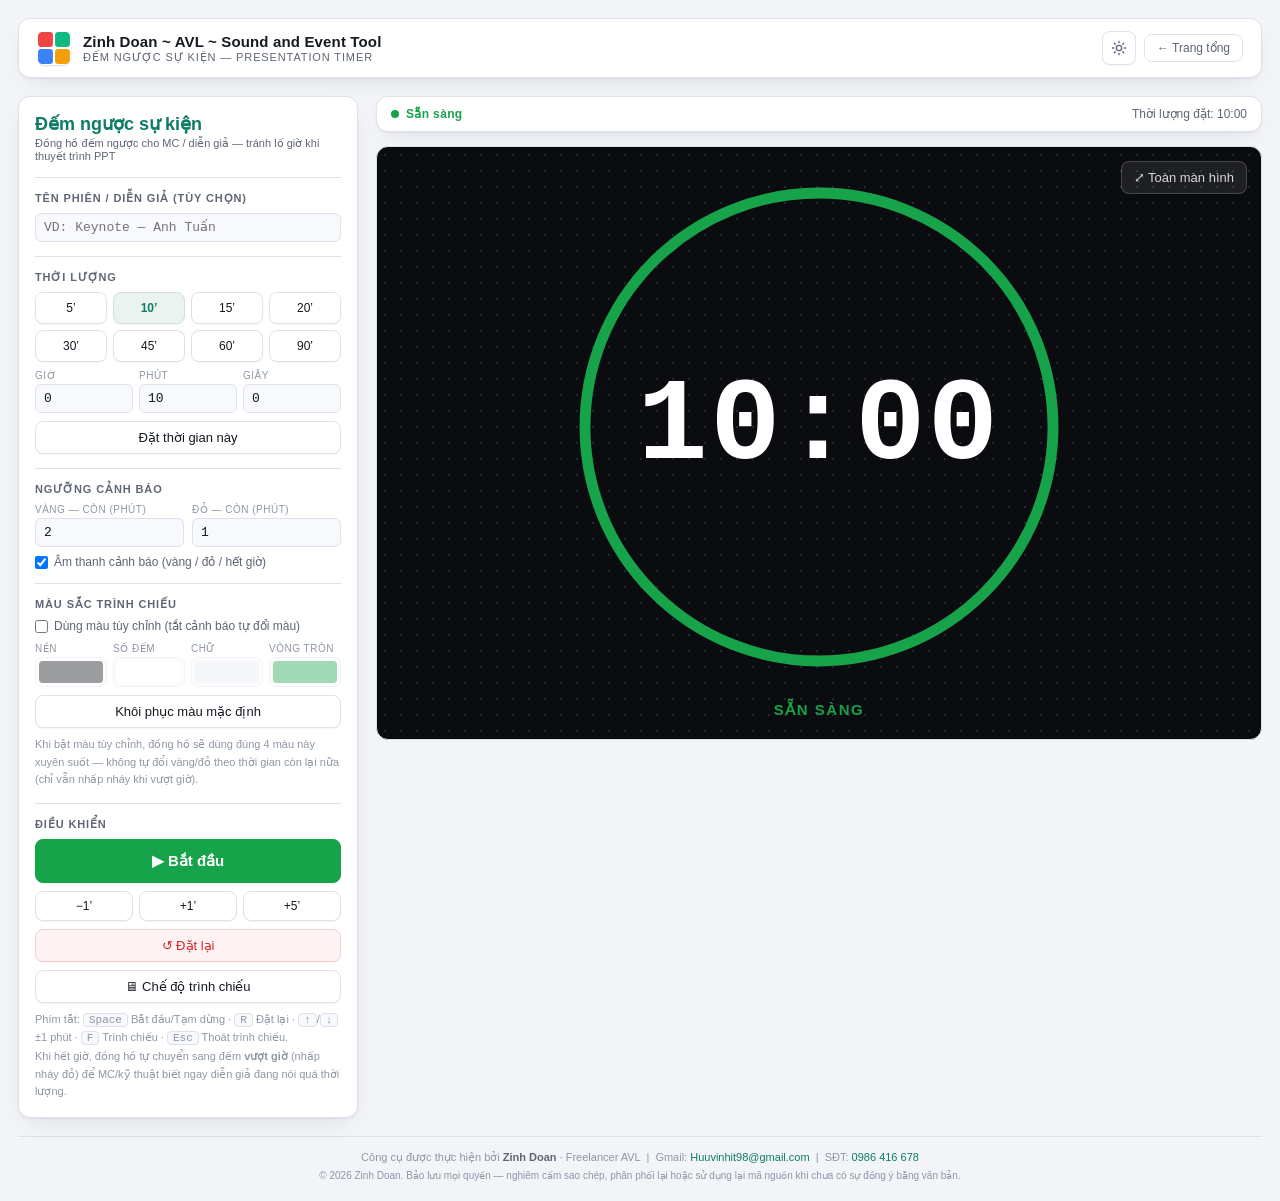
==== countdown.html @ f4ced728 "commit new funtion This is new function app by Zinh Doan" ====
<!DOCTYPE html>
<html lang="vi">
<head>
<meta charset="UTF-8">
<meta name="viewport" content="width=device-width, initial-scale=1.0">
<title>Đếm ngược sự kiện — Zinh Doan AVL Tools</title>
<link rel="icon" type="image/svg+xml" href="data:image/svg+xml,%3Csvg%20viewBox%3D%220%200%2032%2032%22%20xmlns%3D%22http%3A//www.w3.org/2000/svg%22%20role%3D%22img%22%20aria-label%3D%22Slice%20LED%20logo%22%3E%3Crect%20x%3D%221%22%20y%3D%221%22%20width%3D%2214%22%20height%3D%2214%22%20rx%3D%223%22%20fill%3D%22%23ef4444%22/%3E%3Crect%20x%3D%2217%22%20y%3D%221%22%20width%3D%2214%22%20height%3D%2214%22%20rx%3D%223%22%20fill%3D%22%2310b981%22/%3E%3Crect%20x%3D%221%22%20y%3D%2217%22%20width%3D%2214%22%20height%3D%2214%22%20rx%3D%223%22%20fill%3D%22%233b82f6%22/%3E%3Crect%20x%3D%2217%22%20y%3D%2217%22%20width%3D%2214%22%20height%3D%2214%22%20rx%3D%223%22%20fill%3D%22%23f59e0b%22/%3E%3C/svg%3E">
<script>
/* Áp theme đã lưu (nếu có) trước khi CSS vẽ ra, tránh nháy sai theme.
   Chưa chọn gì thì mặc định theo theme sáng/tối của hệ điều hành (mặc định gốc là sáng). */
try{
  var _t = localStorage.getItem('avltools-theme');
  if(_t === 'light' || _t === 'dark') document.documentElement.setAttribute('data-theme', _t);
}catch(e){}
</script>
<style>
:root{
  --bg:#f2f4f8; --panel:#ffffff; --panel2:#f7f9fc; --line:#dde2ea;
  --txt:#141922; --dim:#5d6675; --dim2:#8d97a6;
  --accent:#0e7c66; --amber:#b45309; --red:#dc2626; --safe:#16a34a;
  --chip-bg:#eaf3f0; --chip-border:#cfe3dc;
  --hover-bg:#eef1f6; --hover-border:#c8d0dc;
  --danger-bg:#fef2f2; --danger-border:#f6cfcf;
  --danger-hover-bg:#fde3e3; --danger-hover-border:#eeb4b4;
  --stage:#0b0c10; --stage-dot:#242832;
  --shadow:0 1px 2px rgba(20,25,34,.05), 0 8px 24px -12px rgba(20,25,34,.18);
}
@media(prefers-color-scheme:dark){
  :root:not([data-theme="light"]){
    --bg:#0e0e11; --panel:#17171c; --panel2:#1d1d23; --line:#2b2b33;
    --txt:#ececed; --dim:#9498a3; --dim2:#6b6e78;
    --accent:#2dd4bf; --amber:#f59e0b; --red:#ef4444; --safe:#22c55e;
    --chip-bg:#0f2b25; --chip-border:#1c4a3d;
    --hover-bg:#22232b; --hover-border:#3a3b45;
    --danger-bg:#3a1414; --danger-border:#5c2323;
    --danger-hover-bg:#4a1a1a; --danger-hover-border:#6e2b2b;
    --shadow:0 1px 2px rgba(0,0,0,.3), 0 10px 28px -14px rgba(0,0,0,.6);
  }
}
:root[data-theme="dark"]{
  --bg:#0e0e11; --panel:#17171c; --panel2:#1d1d23; --line:#2b2b33;
  --txt:#ececed; --dim:#9498a3; --dim2:#6b6e78;
  --accent:#2dd4bf; --amber:#f59e0b; --red:#ef4444; --safe:#22c55e;
  --chip-bg:#0f2b25; --chip-border:#1c4a3d;
  --hover-bg:#22232b; --hover-border:#3a3b45;
  --danger-bg:#3a1414; --danger-border:#5c2323;
  --danger-hover-bg:#4a1a1a; --danger-hover-border:#6e2b2b;
  --shadow:0 1px 2px rgba(0,0,0,.3), 0 10px 28px -14px rgba(0,0,0,.6);
}
*{box-sizing:border-box;margin:0;padding:0}
body{
  background:var(--bg); color:var(--txt); padding:18px;
  font-family:"Segoe UI",Roboto,"Helvetica Neue",Arial,sans-serif; font-size:14px;
}
.topbar{max-width:1800px;margin:0 auto 18px;display:flex;align-items:center;gap:12px;
  background:var(--panel);border:1px solid var(--line);border-radius:12px;padding:12px 18px;box-shadow:var(--shadow)}
.topbar .logo{width:34px;height:34px;flex:0 0 auto;border-radius:8px;overflow:hidden;box-shadow:0 1px 2px rgba(20,25,34,.15)}
.topbar .logo svg{display:block;width:100%;height:100%}
.topbar .brand-name{font-size:15px;font-weight:700;letter-spacing:.01em;line-height:1.2}
.topbar .brand-sub{font-size:11px;color:var(--dim);text-transform:uppercase;letter-spacing:.08em}
.topbar .brand-link{display:flex;align-items:center;gap:12px;text-decoration:none;color:inherit}
.topbar .right{margin-left:auto;display:flex;align-items:center;gap:8px}
.topbar .home{font-size:12px;color:var(--dim);text-decoration:none;
  border:1px solid var(--line);border-radius:8px;padding:6px 12px;white-space:nowrap}
.topbar .home:hover{background:var(--panel2);color:var(--txt);border-color:var(--dim2)}
.theme-toggle{display:flex;align-items:center;justify-content:center;width:34px;height:34px;padding:0;flex:0 0 auto;
  border:1px solid var(--line);border-radius:8px;background:var(--panel);color:var(--dim);cursor:pointer}
.theme-toggle:hover{color:var(--txt);border-color:var(--dim2);background:var(--hover-bg)}
.theme-toggle svg{width:16px;height:16px}
.theme-toggle .i-sun{display:block}
.theme-toggle .i-moon{display:none}
:root[data-theme="dark"] .theme-toggle .i-sun{display:none}
:root[data-theme="dark"] .theme-toggle .i-moon{display:block}
@media(prefers-color-scheme:dark){
  :root:not([data-theme="light"]) .theme-toggle .i-sun{display:none}
  :root:not([data-theme="light"]) .theme-toggle .i-moon{display:block}
}

.wrap{max-width:1800px;margin:0 auto;display:grid;grid-template-columns:340px 1fr;gap:18px;align-items:start}
@media(max-width:1100px){.wrap{grid-template-columns:1fr}}
.card{background:var(--panel);border:1px solid var(--line);border-radius:12px;padding:16px;box-shadow:var(--shadow)}
h1{font-size:18px;color:var(--accent);margin-bottom:2px}
.sub{font-size:11px;color:var(--dim)}
h2{font-size:11px;letter-spacing:.08em;text-transform:uppercase;color:var(--dim);margin-bottom:8px}
hr{border:0;border-top:1px solid var(--line);margin:14px 0}
button{font-family:inherit;font-size:13px;border-radius:8px;cursor:pointer;border:1px solid var(--line);
  background:var(--panel);color:var(--txt);padding:8px 12px;transition:.15s;box-shadow:0 1px 1px rgba(20,25,34,.04)}
button:hover{background:var(--hover-bg);border-color:var(--hover-border)}
button:focus-visible{outline:2px solid var(--accent);outline-offset:2px}
button.primary{background:var(--safe);border-color:var(--safe);color:#fff;font-weight:700;width:100%;padding:12px;font-size:15px}
button.primary:hover{filter:brightness(.92)}
button.primary.pause{background:var(--amber);border-color:var(--amber)}
button.danger{background:var(--danger-bg);border-color:var(--danger-border);color:var(--red)}
button.danger:hover{background:var(--danger-hover-bg);border-color:var(--danger-hover-border)}
button.mini{padding:7px 4px;font-size:12px}
button.preset{padding:8px 4px;font-size:12px}
button.preset.active{background:var(--chip-bg);border-color:var(--chip-border);color:var(--accent);font-weight:700}
#colorPickers input[type=color]{-webkit-appearance:none;appearance:none;width:100%;height:30px;
  border:1px solid var(--line);border-radius:7px;padding:0;background:var(--panel2);cursor:pointer}
#colorPickers input[type=color]::-webkit-color-swatch-wrapper{padding:3px}
#colorPickers input[type=color]::-webkit-color-swatch{border:0;border-radius:4px}
#colorPickers input[type=color]::-moz-color-swatch{border:0;border-radius:4px}
#colorPickers input[type=color]:disabled{opacity:.4;cursor:not-allowed}
.g4{display:grid;grid-template-columns:repeat(4,1fr);gap:6px}
.g3{display:grid;grid-template-columns:repeat(3,1fr);gap:6px}
.row{display:grid;grid-template-columns:1fr 1fr;gap:8px}
.row3{display:grid;grid-template-columns:1fr 1fr 1fr;gap:6px}
label.f{display:block;font-size:10px;color:var(--dim2);text-transform:uppercase;letter-spacing:.05em;margin-bottom:3px}
input[type=number],input[type=text]{width:100%;background:var(--panel2);border:1px solid var(--line);border-radius:6px;
  color:var(--txt);padding:6px 8px;font-family:ui-monospace,Consolas,monospace;font-size:13px}
input:focus{outline:0;border-color:var(--accent);box-shadow:0 0 0 3px rgba(14,124,102,.14)}
.chk{display:flex;align-items:center;gap:6px;font-size:12px;color:var(--dim);cursor:pointer;user-select:none;margin-top:8px}
.note{font-size:11px;color:var(--dim2);line-height:1.6;margin-top:8px}
.note kbd{background:var(--panel2);border:1px solid var(--line);border-radius:4px;padding:0 5px;font-family:ui-monospace,Consolas,monospace}

.bar{display:flex;justify-content:space-between;align-items:center;gap:12px;flex-wrap:wrap;
  background:var(--panel);border:1px solid var(--line);border-radius:12px;padding:10px 14px;font-size:12px;
  color:var(--dim);margin-bottom:14px;box-shadow:var(--shadow)}
.bar .status{font-weight:700;letter-spacing:.03em}
.bar .status::before{content:"";display:inline-block;width:8px;height:8px;border-radius:50%;margin-right:7px;background:var(--dim2)}
.state-safe .bar .status{color:var(--safe)}
.state-safe .bar .status::before{background:var(--safe)}
.state-warn .bar .status{color:var(--amber)}
.state-warn .bar .status::before{background:var(--amber)}
.state-crit .bar .status{color:var(--red)}
.state-crit .bar .status::before{background:var(--red);animation:blink 1s step-start infinite}
.state-over .bar .status{color:var(--red)}
.state-over .bar .status::before{background:var(--red);animation:blink .5s step-start infinite}
@keyframes blink{50%{opacity:.15}}

:root{
  --cd-bg:#0b0c10; --cd-digit:#ffffff; --cd-text:#e7e9ee; --cd-ring:#16a34a; --cd-ring-track:rgba(255,255,255,.08);
}
#stageWrap{background:var(--cd-bg);border:1px solid var(--line);border-radius:12px;padding:20px;
  min-height:62vh;display:flex;flex-direction:column;align-items:center;justify-content:center;overflow:hidden;position:relative;
  background-image:radial-gradient(var(--stage-dot) 1px,transparent 1px);background-size:16px 16px;
  box-shadow:inset 0 1px 3px rgba(0,0,0,.5);transition:background .2s}
#sessionName{color:var(--cd-text);font-size:clamp(14px,2.4vmin,26px);font-weight:600;letter-spacing:.02em;
  margin-bottom:10px;text-align:center;max-width:90%;overflow:hidden;text-overflow:ellipsis;white-space:nowrap;transition:color .2s}
.ring-wrap{position:relative;display:flex;align-items:center;justify-content:center;
  width:min(60vmin,520px);height:min(60vmin,520px);max-width:100%}
.ring{position:absolute;inset:0;width:100%;height:100%;transform:rotate(-90deg)}
.ring-bg{fill:none;stroke:var(--cd-ring-track);stroke-width:5}
.ring-fg{fill:none;stroke:var(--cd-ring);stroke-width:5;stroke-linecap:round;
  transition:stroke-dashoffset .25s linear, stroke .3s}
body:not(.stage-custom).state-warn .ring-fg{stroke:var(--amber)}
body:not(.stage-custom).state-crit .ring-fg{stroke:var(--red)}
body:not(.stage-custom).state-over .ring-fg{stroke:var(--red)}
#display{font-family:ui-monospace,Consolas,monospace;font-weight:800;letter-spacing:.02em;
  font-size:clamp(48px,13vmin,180px);color:var(--cd-digit);line-height:1;z-index:1;text-align:center;transition:color .2s}
body:not(.stage-custom).state-warn #display{color:var(--amber)}
body:not(.stage-custom).state-crit #display{color:var(--red)}
body:not(.stage-custom).state-over #display{color:var(--red)}
.state-over #display{animation:blink .6s step-start infinite}
#stateLabel{margin-top:14px;font-size:clamp(11px,1.8vmin,15px);letter-spacing:.1em;text-transform:uppercase;
  font-weight:700;color:var(--cd-text);opacity:.72;z-index:1;transition:color .2s}
body:not(.stage-custom).state-safe #stateLabel{color:var(--safe);opacity:1}
body:not(.stage-custom).state-warn #stateLabel{color:var(--amber);opacity:1}
body:not(.stage-custom).state-crit #stateLabel{color:var(--red);opacity:1}
body:not(.stage-custom).state-over #stateLabel{color:var(--red);opacity:1}

.present-btn{position:absolute;top:14px;right:14px;background:rgba(255,255,255,.08);border-color:rgba(255,255,255,.18);
  color:#d7d9de;z-index:2}
.present-btn:hover{background:rgba(255,255,255,.16)}

body.presenting{padding:0;background:var(--cd-bg)}
body.presenting .topbar,body.presenting .card,body.presenting .bar{display:none}
body.presenting .wrap{max-width:none;display:block}
body.presenting #stageWrap{min-height:100vh;border-radius:0;border:0}
body.presenting .ring-wrap{width:min(72vmin,760px);height:min(72vmin,760px)}
body.presenting #display{font-size:clamp(60px,18vmin,320px)}

.credit{max-width:1800px;margin:18px auto 4px;text-align:center;font-size:11px;color:var(--dim2);
  padding-top:14px;border-top:1px solid var(--line)}
.credit b{color:var(--dim)}
.credit a{color:var(--accent);text-decoration:none}
.credit a:hover{text-decoration:underline}
body.presenting .credit{display:none}
</style>
</head>
<body>
<header class="topbar">
  <a class="brand-link" href="index.html">
    <div class="logo"><svg viewBox="0 0 32 32" xmlns="http://www.w3.org/2000/svg" role="img" aria-label="Slice LED logo"><rect x="1" y="1" width="14" height="14" rx="3" fill="#ef4444"/><rect x="17" y="1" width="14" height="14" rx="3" fill="#10b981"/><rect x="1" y="17" width="14" height="14" rx="3" fill="#3b82f6"/><rect x="17" y="17" width="14" height="14" rx="3" fill="#f59e0b"/></svg></div>
    <div>
      <div class="brand-name">Zinh Doan ~ AVL ~ Sound and Event Tool</div>
      <div class="brand-sub">Đếm ngược sự kiện — Presentation Timer</div>
    </div>
  </a>
  <div class="right">
    <button type="button" class="theme-toggle" id="theme-toggle" title="Đổi giao diện sáng/tối" aria-label="Đổi giao diện sáng/tối">
      <svg class="i-sun" viewBox="0 0 24 24" fill="none" stroke="currentColor" stroke-width="2" stroke-linecap="round" stroke-linejoin="round"><circle cx="12" cy="12" r="4"/><path d="M12 2v2M12 20v2M4.93 4.93l1.41 1.41M17.66 17.66l1.41 1.41M2 12h2M20 12h2M6.34 17.66l-1.41 1.41M19.07 4.93l-1.41 1.41"/></svg>
      <svg class="i-moon" viewBox="0 0 24 24" fill="currentColor"><path d="M20.354 15.354A9 9 0 0 1 8.646 3.646 9.003 9.003 0 1 0 20.354 15.354Z"/></svg>
    </button>
    <a class="home" href="index.html">&larr; Trang tổng</a>
  </div>
</header>

<div class="wrap">

  <!-- ================= PANEL ================= -->
  <div class="card">
    <h1>Đếm ngược sự kiện</h1>
    <p class="sub">Đồng hồ đếm ngược cho MC / diễn giả — tránh lố giờ khi thuyết trình PPT</p>

    <hr>

    <h2>Tên phiên / diễn giả (tùy chọn)</h2>
    <input type="text" id="sessionInput" placeholder="VD: Keynote — Anh Tuấn">

    <hr>

    <h2>Thời lượng</h2>
    <div class="g4" id="presets" style="margin-bottom:8px">
      <button type="button" class="preset" data-min="5">5’</button>
      <button type="button" class="preset" data-min="10">10’</button>
      <button type="button" class="preset" data-min="15">15’</button>
      <button type="button" class="preset" data-min="20">20’</button>
      <button type="button" class="preset" data-min="30">30’</button>
      <button type="button" class="preset" data-min="45">45’</button>
      <button type="button" class="preset" data-min="60">60’</button>
      <button type="button" class="preset" data-min="90">90’</button>
    </div>
    <div class="row3">
      <div><label class="f">Giờ</label><input type="number" id="cH" value="0" min="0"></div>
      <div><label class="f">Phút</label><input type="number" id="cM" value="10" min="0" max="59"></div>
      <div><label class="f">Giây</label><input type="number" id="cS" value="0" min="0" max="59"></div>
    </div>
    <button type="button" id="btn-set" style="width:100%;margin-top:8px">Đặt thời gian này</button>

    <hr>

    <h2>Ngưỡng cảnh báo</h2>
    <div class="row">
      <div><label class="f">Vàng — còn (phút)</label><input type="number" id="warnMin" value="2" min="0"></div>
      <div><label class="f">Đỏ — còn (phút)</label><input type="number" id="critMin" value="1" min="0"></div>
    </div>
    <label class="chk"><input type="checkbox" id="soundChk" checked> Âm thanh cảnh báo (vàng / đỏ / hết giờ)</label>

    <hr>

    <h2>Màu sắc trình chiếu</h2>
    <label class="chk"><input type="checkbox" id="customColorChk"> Dùng màu tùy chỉnh (tắt cảnh báo tự đổi màu)</label>
    <div class="g4" id="colorPickers" style="margin-top:10px">
      <div><label class="f">Nền</label><input type="color" id="colorBg" value="#0b0c10" disabled></div>
      <div><label class="f">Số đếm</label><input type="color" id="colorDigit" value="#ffffff" disabled></div>
      <div><label class="f">Chữ</label><input type="color" id="colorText" value="#e7e9ee" disabled></div>
      <div><label class="f">Vòng tròn</label><input type="color" id="colorRing" value="#16a34a" disabled></div>
    </div>
    <button type="button" id="btn-color-reset" style="width:100%;margin-top:8px">Khôi phục màu mặc định</button>
    <div class="note">Khi bật màu tùy chỉnh, đồng hồ sẽ dùng đúng 4 màu này xuyên suốt — không tự đổi vàng/đỏ theo thời gian còn lại nữa (chỉ vẫn nhấp nháy khi vượt giờ).</div>

    <hr>

    <h2>Điều khiển</h2>
    <button type="button" class="primary" id="btn-toggle">▶ Bắt đầu</button>
    <div class="g3" style="margin-top:8px">
      <button type="button" class="mini" data-add="-1">−1’</button>
      <button type="button" class="mini" data-add="1">+1’</button>
      <button type="button" class="mini" data-add="5">+5’</button>
    </div>
    <button type="button" class="danger" id="btn-reset" style="width:100%;margin-top:8px">↺ Đặt lại</button>
    <button type="button" id="btn-present" style="width:100%;margin-top:8px">🖥 Chế độ trình chiếu</button>

    <div class="note">
      Phím tắt: <kbd>Space</kbd> Bắt đầu/Tạm dừng · <kbd>R</kbd> Đặt lại · <kbd>↑</kbd>/<kbd>↓</kbd> ±1 phút ·
      <kbd>F</kbd> Trình chiếu · <kbd>Esc</kbd> Thoát trình chiếu.<br>
      Khi hết giờ, đồng hồ tự chuyển sang đếm <b>vượt giờ</b> (nhấp nháy đỏ) để MC/kỹ thuật biết ngay diễn giả đang nói quá thời lượng.
    </div>
  </div>

  <!-- ================= DISPLAY ================= -->
  <div>
    <div class="bar">
      <div class="status" id="statusText">Sẵn sàng</div>
      <div id="totalText">Thời lượng đặt: 10:00</div>
    </div>
    <div id="stageWrap">
      <button type="button" class="present-btn" id="btn-present2" title="Chế độ trình chiếu">⤢ Toàn màn hình</button>
      <div id="sessionName" style="display:none"></div>
      <div class="ring-wrap">
        <svg class="ring" viewBox="0 0 240 240">
          <circle class="ring-bg" cx="120" cy="120" r="108"></circle>
          <circle class="ring-fg" id="ringFg" cx="120" cy="120" r="108"></circle>
        </svg>
        <div id="display">10:00</div>
      </div>
      <div id="stateLabel">Sẵn sàng</div>
    </div>
  </div>

</div>

<footer class="credit">
  Công cụ được thực hiện bởi <b>Zinh Doan</b> · Freelancer AVL &nbsp;|&nbsp;
  Gmail: <a href="mailto:Huuvinhit98@gmail.com">Huuvinhit98@gmail.com</a> &nbsp;|&nbsp;
  SĐT: <a href="tel:0986416678">0986 416 678</a>
  <div style="margin-top:6px;font-size:10px">© 2026 Zinh Doan. Bảo lưu mọi quyền — nghiêm cấm sao chép, phân phối lại hoặc sử dụng lại mã nguồn khi chưa có sự đồng ý bằng văn bản.</div>
</footer>

<script>
"use strict";
const $ = id => document.getElementById(id);
const RING_R = 108, RING_C = 2 * Math.PI * RING_R;
$('ringFg').style.strokeDasharray = RING_C.toFixed(2);

let totalMs = 10*60*1000;
let remainingMs = totalMs;
let endTime = null;
let running = false;
let warnMin = 2, critMin = 1;
let soundOn = true;
let lastState = 'safe';
let actx = null;

function pad2(n){ return String(n).padStart(2,'0'); }
function fmt(ms){
  const neg = ms < 0;
  const totalSec = neg ? Math.floor(-ms/1000) : Math.ceil(ms/1000);
  const h = Math.floor(totalSec/3600);
  const m = Math.floor((totalSec%3600)/60);
  const s = totalSec%60;
  const core = (h>0 ? h+':'+pad2(m) : String(m)) + ':' + pad2(s);
  return (neg ? '+' : '') + core;
}

function beep(times, freq){
  if(!soundOn) return;
  try{
    actx = actx || new (window.AudioContext||window.webkitAudioContext)();
    let t = actx.currentTime;
    for(let i=0;i<times;i++){
      const o = actx.createOscillator(), g = actx.createGain();
      o.type = 'sine'; o.frequency.value = freq;
      g.gain.setValueAtTime(0.0001, t);
      g.gain.exponentialRampToValueAtTime(0.35, t+0.02);
      g.gain.exponentialRampToValueAtTime(0.0001, t+0.2);
      o.connect(g); g.connect(actx.destination);
      o.start(t); o.stop(t+0.22);
      t += 0.28;
    }
  }catch(e){}
}

function stateOf(ms){
  if(ms <= 0) return 'over';
  if(ms <= critMin*60000) return 'crit';
  if(ms <= warnMin*60000) return 'warn';
  return 'safe';
}
const STATE_LABEL = { safe:'Đang chạy', warn:'Sắp hết giờ', crit:'Gần hết giờ!', over:'Đã hết giờ — vượt' };
const READY_LABEL_IDLE = 'Sẵn sàng', READY_LABEL_PAUSE = 'Tạm dừng';

function applyState(state){
  document.body.classList.remove('state-safe','state-warn','state-crit','state-over');
  document.body.classList.add('state-'+state);
}

function updateRing(){
  const frac = totalMs > 0 ? Math.max(0, Math.min(1, remainingMs/totalMs)) : 0;
  const offset = RING_C * (1 - frac);
  $('ringFg').style.strokeDashoffset = offset.toFixed(2);
}

function render(){
  $('display').textContent = fmt(remainingMs);
  const state = stateOf(remainingMs);
  applyState(state);
  updateRing();

  let statusText, stateLabel;
  if(!running && remainingMs === totalMs){ statusText = READY_LABEL_IDLE; stateLabel = READY_LABEL_IDLE; }
  else if(!running){ statusText = READY_LABEL_PAUSE; stateLabel = READY_LABEL_PAUSE; }
  else { statusText = STATE_LABEL[state]; stateLabel = STATE_LABEL[state]; }
  $('statusText').textContent = statusText;
  $('stateLabel').textContent = stateLabel;

  $('btn-toggle').textContent = running ? '⏸ Tạm dừng' : (remainingMs < totalMs ? '▶ Tiếp tục' : '▶ Bắt đầu');
  $('btn-toggle').classList.toggle('pause', running);

  if(running && state !== lastState){
    if(state === 'warn') beep(1, 660);
    else if(state === 'crit') beep(2, 880);
    else if(state === 'over') beep(3, 1046);
  }
  lastState = state;
}

let tickHandle = null;
function tick(){
  if(running){ remainingMs = endTime - Date.now(); }
  render();
}
function ensureTicking(){
  if(tickHandle) return;
  tickHandle = setInterval(tick, 200);
}

function start(){
  if(running) return;
  try{ actx = actx || new (window.AudioContext||window.webkitAudioContext)(); if(actx.state==='suspended') actx.resume(); }catch(e){}
  endTime = Date.now() + remainingMs;
  running = true;
  ensureTicking();
  render();
}
function pause(){
  if(!running) return;
  remainingMs = endTime - Date.now();
  running = false;
  render();
}
function toggleStart(){ running ? pause() : start(); }
function reset(){
  running = false;
  remainingMs = totalMs;
  lastState = 'safe';
  render();
}
function addMinutes(mins){
  remainingMs += mins*60000;
  if(running) endTime += mins*60000;
  render();
}
function setDuration(ms){
  totalMs = Math.max(1000, ms);
  remainingMs = totalMs;
  running = false;
  lastState = 'safe';
  $('totalText').textContent = 'Thời lượng đặt: ' + fmt(totalMs);
  syncPresetActive();
  render();
}
function syncPresetActive(){
  const mins = Math.round(totalMs/60000);
  document.querySelectorAll('.preset').forEach(b=>{
    b.classList.toggle('active', Number(b.dataset.min) === mins);
  });
}

/* ---------- wiring: presets & custom time ---------- */
document.querySelectorAll('.preset').forEach(btn=>{
  btn.onclick = ()=>{
    const mins = Number(btn.dataset.min);
    $('cH').value = Math.floor(mins/60);
    $('cM').value = mins%60;
    $('cS').value = 0;
    setDuration(mins*60000);
  };
});
$('btn-set').onclick = ()=>{
  const h = Math.max(0, parseInt($('cH').value,10)||0);
  const m = Math.max(0, parseInt($('cM').value,10)||0);
  const s = Math.max(0, parseInt($('cS').value,10)||0);
  const ms = (h*3600 + m*60 + s) * 1000;
  if(ms <= 0){ alert('Thời lượng phải lớn hơn 0.'); return; }
  setDuration(ms);
};

$('warnMin').onchange = ()=>{ warnMin = Math.max(0, parseFloat($('warnMin').value)||0); render(); };
$('critMin').onchange = ()=>{ critMin = Math.max(0, parseFloat($('critMin').value)||0); render(); };
$('soundChk').onchange = ()=>{ soundOn = $('soundChk').checked; };
$('sessionInput').oninput = ()=>{
  const v = $('sessionInput').value.trim();
  $('sessionName').textContent = v;
  $('sessionName').style.display = v ? 'block' : 'none';
};

/* ---------- màu sắc trình chiếu (tùy chỉnh) ---------- */
const COLOR_DEFAULTS = { colorBg:'#0b0c10', colorDigit:'#ffffff', colorText:'#e7e9ee', colorRing:'#16a34a' };
const COLOR_VAR = { colorBg:'--cd-bg', colorDigit:'--cd-digit', colorText:'--cd-text', colorRing:'--cd-ring' };
function setColorVar(inputId){
  document.documentElement.style.setProperty(COLOR_VAR[inputId], $(inputId).value);
}
Object.keys(COLOR_VAR).forEach(id=>{
  $(id).oninput = ()=> setColorVar(id);
});
$('customColorChk').onchange = ()=>{
  const on = $('customColorChk').checked;
  document.body.classList.toggle('stage-custom', on);
  Object.keys(COLOR_VAR).forEach(id=>{ $(id).disabled = !on; });
};
$('btn-color-reset').onclick = ()=>{
  Object.keys(COLOR_DEFAULTS).forEach(id=>{
    $(id).value = COLOR_DEFAULTS[id];
    setColorVar(id);
  });
};

$('btn-toggle').onclick = toggleStart;
$('btn-reset').onclick = reset;
document.querySelectorAll('[data-add]').forEach(btn=>{
  btn.onclick = ()=> addMinutes(Number(btn.dataset.add));
});

/* ---------- presentation / fullscreen mode ---------- */
function enterPresent(){
  document.body.classList.add('presenting');
  if(document.documentElement.requestFullscreen){ document.documentElement.requestFullscreen().catch(()=>{}); }
}
function exitPresent(){
  document.body.classList.remove('presenting');
  if(document.fullscreenElement && document.exitFullscreen){ document.exitFullscreen().catch(()=>{}); }
}
function togglePresent(){
  document.body.classList.contains('presenting') ? exitPresent() : enterPresent();
}
$('btn-present').onclick = togglePresent;
$('btn-present2').onclick = togglePresent;
document.addEventListener('fullscreenchange', ()=>{
  if(!document.fullscreenElement) document.body.classList.remove('presenting');
});

/* ---------- keyboard shortcuts ---------- */
window.addEventListener('keydown', e=>{
  const typing = ['INPUT','TEXTAREA'].includes(document.activeElement.tagName);
  if(e.key === 'Escape'){ if(document.body.classList.contains('presenting')) exitPresent(); return; }
  if(typing) return;
  if(e.key === ' '){ e.preventDefault(); toggleStart(); }
  else if(e.key === 'r' || e.key === 'R'){ reset(); }
  else if(e.key === 'ArrowUp'){ e.preventDefault(); addMinutes(1); }
  else if(e.key === 'ArrowDown'){ e.preventDefault(); addMinutes(-1); }
  else if(e.key === 'f' || e.key === 'F'){ togglePresent(); }
});

/* ---------- theme toggle (sáng/tối) ---------- */
function effectiveTheme(){
  const explicit = document.documentElement.getAttribute('data-theme');
  if(explicit === 'light' || explicit === 'dark') return explicit;
  return (window.matchMedia && window.matchMedia('(prefers-color-scheme: dark)').matches) ? 'dark' : 'light';
}
function applyTheme(t){
  document.documentElement.setAttribute('data-theme', t);
  try{ localStorage.setItem('avltools-theme', t); }catch(e){}
}
$('theme-toggle').onclick = ()=> applyTheme(effectiveTheme()==='dark' ? 'light' : 'dark');

/* ---------- init ---------- */
$('totalText').textContent = 'Thời lượng đặt: ' + fmt(totalMs);
syncPresetActive();
render();
</script>
</body>
</html>
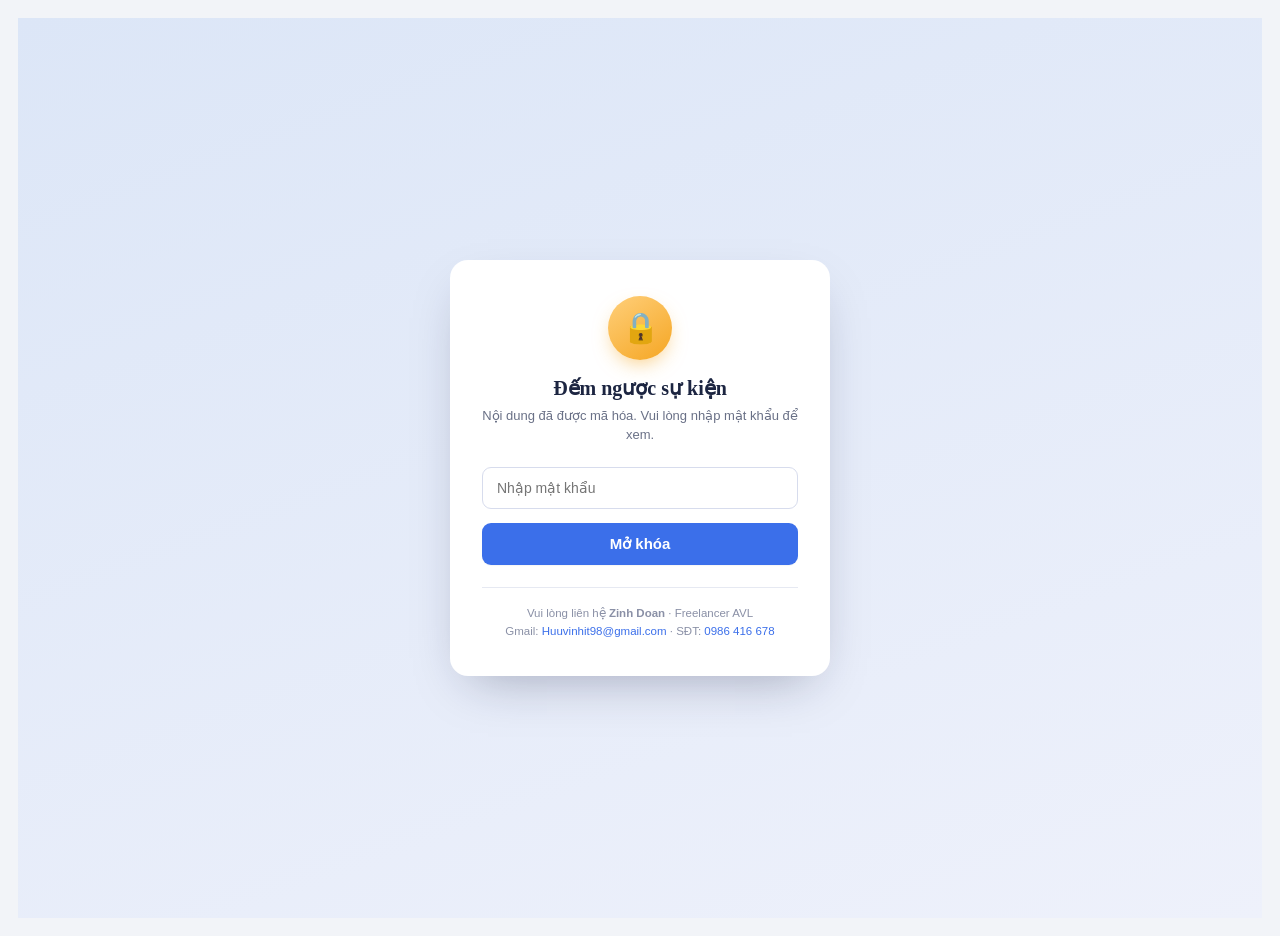
==== commit d8901748: "commit file new" ====
--- a/countdown.html
+++ b/countdown.html
@@ -6,14 +6,13 @@
 <title>Đếm ngược sự kiện — Zinh Doan AVL Tools</title>
 <link rel="icon" type="image/svg+xml" href="data:image/svg+xml,%3Csvg%20viewBox%3D%220%200%2032%2032%22%20xmlns%3D%22http%3A//www.w3.org/2000/svg%22%20role%3D%22img%22%20aria-label%3D%22Slice%20LED%20logo%22%3E%3Crect%20x%3D%221%22%20y%3D%221%22%20width%3D%2214%22%20height%3D%2214%22%20rx%3D%223%22%20fill%3D%22%23ef4444%22/%3E%3Crect%20x%3D%2217%22%20y%3D%221%22%20width%3D%2214%22%20height%3D%2214%22%20rx%3D%223%22%20fill%3D%22%2310b981%22/%3E%3Crect%20x%3D%221%22%20y%3D%2217%22%20width%3D%2214%22%20height%3D%2214%22%20rx%3D%223%22%20fill%3D%22%233b82f6%22/%3E%3Crect%20x%3D%2217%22%20y%3D%2217%22%20width%3D%2214%22%20height%3D%2214%22%20rx%3D%223%22%20fill%3D%22%23f59e0b%22/%3E%3C/svg%3E">
 <script>
-/* Áp theme đã lưu (nếu có) trước khi CSS vẽ ra, tránh nháy sai theme.
-   Chưa chọn gì thì mặc định theo theme sáng/tối của hệ điều hành (mặc định gốc là sáng). */
 try{
   var _t = localStorage.getItem('avltools-theme');
   if(_t === 'light' || _t === 'dark') document.documentElement.setAttribute('data-theme', _t);
 }catch(e){}
 </script>
 <style>
+
 :root{
   --bg:#f2f4f8; --panel:#ffffff; --panel2:#f7f9fc; --line:#dde2ea;
   --txt:#141922; --dim:#5d6675; --dim2:#8d97a6;
@@ -176,369 +175,165 @@
 .credit a{color:var(--accent);text-decoration:none}
 .credit a:hover{text-decoration:underline}
 body.presenting .credit{display:none}
+
+
+/* ===== Màn hình khóa mật khẩu ===== */
+.lockwrap{min-height:100vh;display:flex;align-items:center;justify-content:center;padding:24px;
+  background:linear-gradient(160deg,#dce6f7,#eef1fb);}
+:root[data-theme="dark"] .lockwrap{background:linear-gradient(160deg,#101018,#181a24);}
+@media(prefers-color-scheme:dark){:root:not([data-theme="light"]) .lockwrap{background:linear-gradient(160deg,#101018,#181a24);}}
+.lockcard{background:#fff;border-radius:18px;box-shadow:0 20px 50px -20px rgba(20,25,60,.35);
+  padding:36px 32px;max-width:380px;width:100%;text-align:center;}
+:root[data-theme="dark"] .lockcard{background:#181920;}
+@media(prefers-color-scheme:dark){:root:not([data-theme="light"]) .lockcard{background:#181920;}}
+.lockicon{width:64px;height:64px;margin:0 auto 16px;border-radius:50%;
+  background:linear-gradient(145deg,#ffcf7a,#f5a623);display:flex;align-items:center;justify-content:center;font-size:30px;
+  box-shadow:0 8px 20px -6px rgba(245,166,35,.6);}
+.locktitle{font-family:Georgia,'Times New Roman',serif;font-size:20px;font-weight:700;color:#1c2541;margin-bottom:6px;}
+:root[data-theme="dark"] .locktitle{color:#ececed;}
+@media(prefers-color-scheme:dark){:root:not([data-theme="light"]) .locktitle{color:#ececed;}}
+.locksub{font-size:13px;color:#697086;margin-bottom:22px;line-height:1.5;}
+:root[data-theme="dark"] .locksub{color:#9498a3;}
+@media(prefers-color-scheme:dark){:root:not([data-theme="light"]) .locksub{color:#9498a3;}}
+.lockinput{width:100%;padding:12px 14px;border-radius:9px;border:1.5px solid #d7dced;
+  font-size:14px;margin-bottom:6px;outline:none;box-sizing:border-box;background:#fff;color:#1c2541;font-family:inherit;}
+.lockinput:focus{border-color:#3b6fea;box-shadow:0 0 0 3px rgba(59,111,234,.15);}
+:root[data-theme="dark"] .lockinput{background:#101116;border-color:#2b2b33;color:#ececed;}
+@media(prefers-color-scheme:dark){:root:not([data-theme="light"]) .lockinput{background:#101116;border-color:#2b2b33;color:#ececed;}}
+.lockerror{color:#dc2626;font-size:12.5px;margin:4px 0 10px;text-align:left;display:none;}
+.lockbtn{width:100%;padding:12px;border:0;border-radius:9px;background:#3b6fea;color:#fff;
+  font-size:15px;font-weight:700;cursor:pointer;margin-top:8px;transition:filter .15s;font-family:inherit;}
+.lockbtn:hover{filter:brightness(.92);}
+.lockbtn:disabled{opacity:.6;cursor:default;}
+.lockhr{border:0;border-top:1px solid #e6e9f2;margin:22px 0 16px;}
+:root[data-theme="dark"] .lockhr{border-top-color:#2b2b33;}
+.lockfooter{font-size:11.5px;color:#8a90a6;line-height:1.6;}
+.lockfooter a{color:#3b6fea;text-decoration:none;}
+.lockfooter a:hover{text-decoration:underline;}
 </style>
 </head>
 <body>
-<header class="topbar">
-  <a class="brand-link" href="index.html">
-    <div class="logo"><svg viewBox="0 0 32 32" xmlns="http://www.w3.org/2000/svg" role="img" aria-label="Slice LED logo"><rect x="1" y="1" width="14" height="14" rx="3" fill="#ef4444"/><rect x="17" y="1" width="14" height="14" rx="3" fill="#10b981"/><rect x="1" y="17" width="14" height="14" rx="3" fill="#3b82f6"/><rect x="17" y="17" width="14" height="14" rx="3" fill="#f59e0b"/></svg></div>
-    <div>
-      <div class="brand-name">Zinh Doan ~ AVL ~ Sound and Event Tool</div>
-      <div class="brand-sub">Đếm ngược sự kiện — Presentation Timer</div>
-    </div>
-  </a>
-  <div class="right">
-    <button type="button" class="theme-toggle" id="theme-toggle" title="Đổi giao diện sáng/tối" aria-label="Đổi giao diện sáng/tối">
-      <svg class="i-sun" viewBox="0 0 24 24" fill="none" stroke="currentColor" stroke-width="2" stroke-linecap="round" stroke-linejoin="round"><circle cx="12" cy="12" r="4"/><path d="M12 2v2M12 20v2M4.93 4.93l1.41 1.41M17.66 17.66l1.41 1.41M2 12h2M20 12h2M6.34 17.66l-1.41 1.41M19.07 4.93l-1.41 1.41"/></svg>
-      <svg class="i-moon" viewBox="0 0 24 24" fill="currentColor"><path d="M20.354 15.354A9 9 0 0 1 8.646 3.646 9.003 9.003 0 1 0 20.354 15.354Z"/></svg>
-    </button>
-    <a class="home" href="index.html">&larr; Trang tổng</a>
-  </div>
-</header>
-
-<div class="wrap">
-
-  <!-- ================= PANEL ================= -->
-  <div class="card">
-    <h1>Đếm ngược sự kiện</h1>
-    <p class="sub">Đồng hồ đếm ngược cho MC / diễn giả — tránh lố giờ khi thuyết trình PPT</p>
-
-    <hr>
-
-    <h2>Tên phiên / diễn giả (tùy chọn)</h2>
-    <input type="text" id="sessionInput" placeholder="VD: Keynote — Anh Tuấn">
-
-    <hr>
-
-    <h2>Thời lượng</h2>
-    <div class="g4" id="presets" style="margin-bottom:8px">
-      <button type="button" class="preset" data-min="5">5’</button>
-      <button type="button" class="preset" data-min="10">10’</button>
-      <button type="button" class="preset" data-min="15">15’</button>
-      <button type="button" class="preset" data-min="20">20’</button>
-      <button type="button" class="preset" data-min="30">30’</button>
-      <button type="button" class="preset" data-min="45">45’</button>
-      <button type="button" class="preset" data-min="60">60’</button>
-      <button type="button" class="preset" data-min="90">90’</button>
-    </div>
-    <div class="row3">
-      <div><label class="f">Giờ</label><input type="number" id="cH" value="0" min="0"></div>
-      <div><label class="f">Phút</label><input type="number" id="cM" value="10" min="0" max="59"></div>
-      <div><label class="f">Giây</label><input type="number" id="cS" value="0" min="0" max="59"></div>
-    </div>
-    <button type="button" id="btn-set" style="width:100%;margin-top:8px">Đặt thời gian này</button>
-
-    <hr>
-
-    <h2>Ngưỡng cảnh báo</h2>
-    <div class="row">
-      <div><label class="f">Vàng — còn (phút)</label><input type="number" id="warnMin" value="2" min="0"></div>
-      <div><label class="f">Đỏ — còn (phút)</label><input type="number" id="critMin" value="1" min="0"></div>
-    </div>
-    <label class="chk"><input type="checkbox" id="soundChk" checked> Âm thanh cảnh báo (vàng / đỏ / hết giờ)</label>
-
-    <hr>
-
-    <h2>Màu sắc trình chiếu</h2>
-    <label class="chk"><input type="checkbox" id="customColorChk"> Dùng màu tùy chỉnh (tắt cảnh báo tự đổi màu)</label>
-    <div class="g4" id="colorPickers" style="margin-top:10px">
-      <div><label class="f">Nền</label><input type="color" id="colorBg" value="#0b0c10" disabled></div>
-      <div><label class="f">Số đếm</label><input type="color" id="colorDigit" value="#ffffff" disabled></div>
-      <div><label class="f">Chữ</label><input type="color" id="colorText" value="#e7e9ee" disabled></div>
-      <div><label class="f">Vòng tròn</label><input type="color" id="colorRing" value="#16a34a" disabled></div>
-    </div>
-    <button type="button" id="btn-color-reset" style="width:100%;margin-top:8px">Khôi phục màu mặc định</button>
-    <div class="note">Khi bật màu tùy chỉnh, đồng hồ sẽ dùng đúng 4 màu này xuyên suốt — không tự đổi vàng/đỏ theo thời gian còn lại nữa (chỉ vẫn nhấp nháy khi vượt giờ).</div>
-
-    <hr>
-
-    <h2>Điều khiển</h2>
-    <button type="button" class="primary" id="btn-toggle">▶ Bắt đầu</button>
-    <div class="g3" style="margin-top:8px">
-      <button type="button" class="mini" data-add="-1">−1’</button>
-      <button type="button" class="mini" data-add="1">+1’</button>
-      <button type="button" class="mini" data-add="5">+5’</button>
-    </div>
-    <button type="button" class="danger" id="btn-reset" style="width:100%;margin-top:8px">↺ Đặt lại</button>
-    <button type="button" id="btn-present" style="width:100%;margin-top:8px">🖥 Chế độ trình chiếu</button>
-
-    <div class="note">
-      Phím tắt: <kbd>Space</kbd> Bắt đầu/Tạm dừng · <kbd>R</kbd> Đặt lại · <kbd>↑</kbd>/<kbd>↓</kbd> ±1 phút ·
-      <kbd>F</kbd> Trình chiếu · <kbd>Esc</kbd> Thoát trình chiếu.<br>
-      Khi hết giờ, đồng hồ tự chuyển sang đếm <b>vượt giờ</b> (nhấp nháy đỏ) để MC/kỹ thuật biết ngay diễn giả đang nói quá thời lượng.
+<div id="lockScreen" class="lockwrap">
+  <div class="lockcard">
+    <div class="lockicon">🔒</div>
+    <h1 class="locktitle">Đếm ngược sự kiện</h1>
+    <p class="locksub">Nội dung đã được mã hóa. Vui lòng nhập mật khẩu để xem.</p>
+    <input type="password" id="pwInput" class="lockinput" placeholder="Nhập mật khẩu" autocomplete="off">
+    <div id="lockError" class="lockerror">Sai mật khẩu, vui lòng thử lại.</div>
+    <button type="button" id="btnUnlock" class="lockbtn">Mở khóa</button>
+    <hr class="lockhr">
+    <div class="lockfooter">
+      Vui lòng liên hệ <b>Zinh Doan</b> · Freelancer AVL<br>
+      Gmail: <a href="mailto:Huuvinhit98@gmail.com">Huuvinhit98@gmail.com</a> · SĐT: <a href="tel:0986416678">0986 416 678</a>
     </div>
   </div>
-
-  <!-- ================= DISPLAY ================= -->
-  <div>
-    <div class="bar">
-      <div class="status" id="statusText">Sẵn sàng</div>
-      <div id="totalText">Thời lượng đặt: 10:00</div>
-    </div>
-    <div id="stageWrap">
-      <button type="button" class="present-btn" id="btn-present2" title="Chế độ trình chiếu">⤢ Toàn màn hình</button>
-      <div id="sessionName" style="display:none"></div>
-      <div class="ring-wrap">
-        <svg class="ring" viewBox="0 0 240 240">
-          <circle class="ring-bg" cx="120" cy="120" r="108"></circle>
-          <circle class="ring-fg" id="ringFg" cx="120" cy="120" r="108"></circle>
-        </svg>
-        <div id="display">10:00</div>
-      </div>
-      <div id="stateLabel">Sẵn sàng</div>
-    </div>
-  </div>
-
 </div>
-
-<footer class="credit">
-  Công cụ được thực hiện bởi <b>Zinh Doan</b> · Freelancer AVL &nbsp;|&nbsp;
-  Gmail: <a href="mailto:Huuvinhit98@gmail.com">Huuvinhit98@gmail.com</a> &nbsp;|&nbsp;
-  SĐT: <a href="tel:0986416678">0986 416 678</a>
-  <div style="margin-top:6px;font-size:10px">© 2026 Zinh Doan. Bảo lưu mọi quyền — nghiêm cấm sao chép, phân phối lại hoặc sử dụng lại mã nguồn khi chưa có sự đồng ý bằng văn bản.</div>
-</footer>
+<div id="realContent" style="display:none"></div>
 
 <script>
+(function(){
 "use strict";
-const $ = id => document.getElementById(id);
-const RING_R = 108, RING_C = 2 * Math.PI * RING_R;
-$('ringFg').style.strokeDasharray = RING_C.toFixed(2);
-
-let totalMs = 10*60*1000;
-let remainingMs = totalMs;
-let endTime = null;
-let running = false;
-let warnMin = 2, critMin = 1;
-let soundOn = true;
-let lastState = 'safe';
-let actx = null;
-
-function pad2(n){ return String(n).padStart(2,'0'); }
-function fmt(ms){
-  const neg = ms < 0;
-  const totalSec = neg ? Math.floor(-ms/1000) : Math.ceil(ms/1000);
-  const h = Math.floor(totalSec/3600);
-  const m = Math.floor((totalSec%3600)/60);
-  const s = totalSec%60;
-  const core = (h>0 ? h+':'+pad2(m) : String(m)) + ':' + pad2(s);
-  return (neg ? '+' : '') + core;
-}
-
-function beep(times, freq){
-  if(!soundOn) return;
-  try{
-    actx = actx || new (window.AudioContext||window.webkitAudioContext)();
-    let t = actx.currentTime;
-    for(let i=0;i<times;i++){
-      const o = actx.createOscillator(), g = actx.createGain();
-      o.type = 'sine'; o.frequency.value = freq;
-      g.gain.setValueAtTime(0.0001, t);
-      g.gain.exponentialRampToValueAtTime(0.35, t+0.02);
-      g.gain.exponentialRampToValueAtTime(0.0001, t+0.2);
-      o.connect(g); g.connect(actx.destination);
-      o.start(t); o.stop(t+0.22);
-      t += 0.28;
-    }
-  }catch(e){}
-}
-
-function stateOf(ms){
-  if(ms <= 0) return 'over';
-  if(ms <= critMin*60000) return 'crit';
-  if(ms <= warnMin*60000) return 'warn';
-  return 'safe';
-}
-const STATE_LABEL = { safe:'Đang chạy', warn:'Sắp hết giờ', crit:'Gần hết giờ!', over:'Đã hết giờ — vượt' };
-const READY_LABEL_IDLE = 'Sẵn sàng', READY_LABEL_PAUSE = 'Tạm dừng';
-
-function applyState(state){
-  document.body.classList.remove('state-safe','state-warn','state-crit','state-over');
-  document.body.classList.add('state-'+state);
-}
-
-function updateRing(){
-  const frac = totalMs > 0 ? Math.max(0, Math.min(1, remainingMs/totalMs)) : 0;
-  const offset = RING_C * (1 - frac);
-  $('ringFg').style.strokeDashoffset = offset.toFixed(2);
-}
-
-function render(){
-  $('display').textContent = fmt(remainingMs);
-  const state = stateOf(remainingMs);
-  applyState(state);
-  updateRing();
-
-  let statusText, stateLabel;
-  if(!running && remainingMs === totalMs){ statusText = READY_LABEL_IDLE; stateLabel = READY_LABEL_IDLE; }
-  else if(!running){ statusText = READY_LABEL_PAUSE; stateLabel = READY_LABEL_PAUSE; }
-  else { statusText = STATE_LABEL[state]; stateLabel = STATE_LABEL[state]; }
-  $('statusText').textContent = statusText;
-  $('stateLabel').textContent = stateLabel;
-
-  $('btn-toggle').textContent = running ? '⏸ Tạm dừng' : (remainingMs < totalMs ? '▶ Tiếp tục' : '▶ Bắt đầu');
-  $('btn-toggle').classList.toggle('pause', running);
-
-  if(running && state !== lastState){
-    if(state === 'warn') beep(1, 660);
-    else if(state === 'crit') beep(2, 880);
-    else if(state === 'over') beep(3, 1046);
+var SALT_HEX = "a13f9c02e7b4d68f5a0c3e91b7d4f620";
+var IV_HEX = "ffaca0279920b560db3740ac";
+var CT_B64 = "nee966cAsbPmHob/edgYMCqqel/JncPF3rFbiQCvVCOkC4v0XAuF2pG4M1jyVsF28vRvIepgFlly8R8mD+Hf/xqzOV/ydEYH/B/0kHClcogOh5AGLbaVA2Nj3KI5q28pN4kuQoCyAMJYdsjNOwYZYBOMWo8xjiwktvGeWMS8G1gLw1CFJo7DM38U5GYz8+eODHTxv07UntJxTy2rtRo2juEZ0mTZpMrEY/LXc9zVM9aXTQ1m0y5aaLxzM5cgzwLG7EfM47+YUczcxmJNTANi0U4Nphu5K6Xc8xMAL3Me6HvbnMhAuSG/Exsd+E/K+yB+YX3NDU3lvodanhiuCL6sMqi/Zr6pft/judX11EcIavYAM62kwO80gt/tits9VK9FgJaygz5ZMFRd+SzftLgHu3TEd0lKOHtlOinYpziREGu0QdCbLhfPGjrLaFQfLkRxCi92mkxXMnYRDW7amPOBGvY/q6ZjGlzKd4iDhJ3lOpkBSNsPc7hik1HdQjbokE8c0liiPW/1mQyzjIYU1ZS2SE7e6V93XN/[base64]/0cDk7ixI7MXJH5qCZUZ/MzyjRcmqpV05lpNYfWAWB80qYI9J8u64IN4jVd8Vn2mz9AbOKffHpabSLO9PpgvXui8KC0/a5xMTOsW7XhfldJGTGdGtPjuYFnarK2MrfqODOtaT78FrBblVnhMYmlmTcP70z79TLz6+ySCo+T1iK1WPPOKZKh2/5oclP98fRMntcK/FVumLSQxb1QElWNpb/M91mxs8D7iE/sx1kjZQte4Y0yM63mQgLoRV5A9gdlOi1g9GE+MkibeFRfmrGdlGFW1ntnNF1oOWJCLzGGvbfIsVYpAOapCBSL9Gcd5++ZlZXxd8lDoObOtb2FQeytHDYB2MvCY2vInmjfHVFErqETgKk3mIhmGzRX98Jqvl1Bm7Ba+zVnC/YuD2q0/bnNG6VHCcV35Iy4PoUxoeZ6wUmPHMr82khyby+QtWnNFLApgqxx8pYJ2vJSdezZ92/le8RfEdCFe00QMrQr3bQ/2tiQxpEn16kGpPMHtwwMsQm971/90SXGoaRaZsAYywjm/[base64]/FmTgyCkiVKY7r11gDKZjh5HhX7HFc8WKwdCNwac+IjgncAh8xEkmteqQpkjylDMQwZMvm5zZyaRGGf15+IWnd/fKJqM2t/txmEg2R4wuLrRBsItNuzxeLse1XwnezC9ncYCQg0cJkv78hJTdWKyKSqrSviAtSEsoutR9G068T1pXtAGLB0g7KEmjvNKBmqfedxMg+GuYVOnGS/Vex00bosYfRA6o6E8C5fYA1Bqnttoak4d55xRo7AcBStsuDaQ/F1spip1KclskpRDVba6l3ROBwKXflQ/K127wivdzq8HPc24DRyE+To14n1DXBl5KHUuX6mDqKnMKCMHtybIuQ4bZbcIutkQhSCkiRnG7tst1IosQLY9EIWlet/u8Whqa1fieUE2y2/V9ATHSY3X82vwmHATwEkfcKGC/Xc99pDCztoYJig7gngimGbggJAyoud0UDJJHuZ5M3O3k9oA4OBpQw6ikojFFem4HkQnRUUbPg/R+ncGB2ZcTia/cI0CZmVaXd4YiXDn/kmMjOuhEoGZdP9JTqNm0Oin1oaTvnKDrjLyMWwxai0qSYYpMBIkPXQ8XAAmHMSYjRCdD8/7kL2J4zmhu3yYiv5Z/jwAMPJU+zBsT0Bv7HDwcs3DnAndR50QR+v2YXw42flrbpIcIa/R7/UJLGQ2+lUSRqVznhRb0/jOkKwy7Dc/58QyAe65FzTRBhoIu7u3a8cDT2EDZgG5CbR/iuRHv6fJPA9vHv8FuiNtaEc7WKtbW+ugXbPj696cXNY2M1VsyoEfKDMaiNveo7MrouUv7PUIUpIC9EsL8jJ2CW+k5yo3U3WYW2B77PKovGl6c+3esgzxANY6KRojPAPQcmunkSjE1EaNvQYDTLFfmp4ku0XQD3lIKTchliN+IRh+IDh7l6/MelM6y/9HakafdAtgFPTVxBnd+u65i9YTOd2H9MKc2ldt9IOIyMqyuo6Bc8edI23oHTXbbTtAkuStkA4vxKWWo6jKFHaWMbpWBj9tkCzgAglNqZQ4yAus76Jo5pKq2r/wwj8Lh5pOlECUVnUf3SPLMnYfZw92L/FyN4jCvkyrexIwXzF16wnzxZunUNPllte218qqe9kdB5bMXMlBwSmH8OX8c0qwHQK1AqFV6LL0sTqlBQdOlOsstgz2CMa27X27k79wyOylvETp4eeTGbfcj500oMuAt5TN/OxuuMLSMr7UxkX4S6y6pts/Zie3cqOsN49X9XsK2kD7Qp5wNydMXYotvuXsr7If2LnV7SqN16d1939PBRtzyw6qWZPGjSdIKoQwX2u4EZKrxMPdKzn5IDFkP3DYNC232UdU/9LekWoag2/UbxkF1z1U3akuvBkfDd+WCas19dFzJ2fQMp426JU1JMpcvW1UgYDviTb1qEnPyp1SceHHHMEQXdSIDcTHBRwcjb8Y+kfKFgATqyf0mxpbqTBWMlQi+8mX4zORc4IitCDqNCzu/ilLIVR4Xd5RN9D4mnk7khJrBcaFu9uo+33mRU9wFTUVw54Lw61ef7CFfTBL8GqmgE9QRmElLF593WqSYNaVd3SesKZZCoSuHJ/tAMgKIy+VF/REdBJpPNrsVVzEwI/yfthiSaxaGF0G5o1ooEOorzGKWV4Ftt3jTMjNGlzLtP5tWQ8IPTN8XU/vCALXf8arwqU9MAOJYymdA2QPUi36Xmqao3DAQUYsfgJOJDrX8Fl7pcU1o/pi0Syf243W4CtqII1MGWuh14IYHDODWW2PlH45gN1If9JS4Kna+cQ8JHP496ZBjfYIkHC7S1/AkvjD4PzHcd2wFw/eOQlZqZ7JmZcW4R6sTyeNO8EjASUkQkgE+kQ6XzN/zi1lam2rYfmK9M3p9n/mGxQgVO2ZQ/hdVDgCatDToZgatlK5vguUDQiaRD8n2vAVplXPt4sBM2MBWynTLGmvFtpYL+Ju+0P3YTtNQ8qkwzJ+Gb1va4mFHRoAUM4bLwIAH89/NXxhzVQPuhGaN+KG8ZbRsJQHqAxUCVhroz0++AOV739/LDxl5MTswhT5qE70AJxyNHK6Oil+T0rGI718jFWUfntnpUf6jXLG47vk1FhsWrutQegOm1E1snEFvXqSXVp8cdPvk6nMGyezFwzEWLJcnWIqHwr/vhJ7oVW5+gkTVDUb+4+gfOuYFyd+IS51+pKr/NFKJT6GNKaZiXgQtZFNL90IxoC1KacoQHCUWkE+xAq6dVpXbK6y81/kpNg4cYcWcZ75+KI9d+SVWofthcTYuNP2mFtTwa2yvf07EXdaAxy+JhFGgJx2GvDY0+NzBRR3gqzcPrKg3CuONLRx7WeYC1fcIciJ3/hkHSDyi34gi4adYDcVyiHvNOr3HA85yDA+JGHriO49pLFKzG0Bo3epXtsmt/ORQcugRbYHv1ZYhpKgUWD8HtTmvsAEDlannpiMCfYh52ZUVZWSpj0buYON3yGTKyrbxQUMejrw7NgyRINrjSU5biY60ULGYpdxe8Sec4JJk4cktMwbX2JE4TomfDKSHnF3r/FvJvLTJiS3be39PN/4opiIKhsChw40ijunvpLrWDr2YG1WJvQB/xv0S64DNdlyHKUIuWqsMvlI8ZdLYAqJzvZBpwFf+iF2WOdtNsX/zbL31DF04bV/VMsWxhPmNOrqy6/0ECLJhYEW6wz1wAH1TI5OTkZ4mq4h7l2ZNwjHsixmUVCdaixL6uwNqImv+QtPWYc06dwIa3/2lfUXjULh3NhoNglEyqlzNKHpuZcIEjAIXTrZQhBSuuC0i/GRNvAhnQGlVG/5nic3DES3qE0whyaoRW9QK27LoRBSqdbXnHPLQ29bgRu3+Dyzw/RJet4nhXfSKM8Tj90by3CIiSlu+INuvzXaLPcMOccITIN0Gzm2HuKRX6A4IMw5b2lKX2qctxHWbCWGHeYV81OJ3lME8KLWrRKfclL3u72+sRcsrhgmieS8EcB1pV8GlhBktWZ6/R/oc1zcqqp7+bmEiSDJATgex7O1G14n+ge5/beLzZhZehRqAiVSSLUfamMDXF4ux2gHz9zRDsj50jZGlRIfCz5ZsnXDE59oBMmgUK1e6KWBk04EV+lHZ5QRcVNddyZ9oUILz2PkLm/kU1nJFgdFRijPZoRIFNUOlfgHrgVfHnc2G6nn6NFYwLQMWpMziec9uFkAe7tsz4+c/e813mbKbzUt5K95pW3AEJdkukbLRGup7J6JYO1A3DEahTxdQGh9lEJ+EjwQHHgrs9P7zwyJKqwMOdHelvopZ1/qi8iITWgtpIHDT020V2L5gK9v3WBWcR9pP62kruR9tln+c5O4h0KRqrZZjZG29b+q25NfCdgBMj/mA7YHF6xGOr68L3tD/iuN0Drjk6IojRNxk7HeLfwR0zCS5NAwqctoOja5m35Yob61296WfRFIM2HaG38LhRE4XS6399yjbms8qNe4elVrdVgUsp2uMMT6SfV9NO5eIA73MxStxuohubBkFAcacNy84XLwSMZmKIuOl9kg/ZVfW9r7bPDMGalbxpw6m8zMaJTFzuzChZ86ySlMEpUY/XJaR5jlGZVZg6x/vO7yDs45Xub3TFPI0OGaks56+pcrBLvUU6C2NSW5PDrafEpb3BFUu5JKRYU4LHQKVz1OrO1e4/6lTn4ZnDrcIhnQp5yD3f1k2YqydaTE0UMzQPS5IDd/uHKcOOmTJrI1IWAZzkhq5EW5Oa8lCJL5xDeqbfpaheUitoa6oKvdxz25JJIQ4pc0JCFGv3zrPDFXA8bPbSWTI+l7UOfL9yqud0pfKP9OuL3HV/eQWKTGqaWuQJTX5k2yG6fu1QsBqxJeUfuZ99iCR+MQA0arMpxRVI9yq5ObRLUt0anYPFtrWJi99FM+L+FXezmr9Wg3V5I/O/tChpF4rdhyYBhlJ+4t1hHC0UZrEM2fNxyKUjVnm12t9shcxPW8Dqjn4SsHoko2r+WtzvifiqzmxWVs81StdaZl007QgXglORSFsKvuzMv7mdpDbqIRDK/Hnlw6SaW4qcrL3fCsv6JDPP3zW/Geg/amqvFrJ2GlbUCLOzY2ZXLXLOeEOr1+2cs4zUpczCehIf4PGyRqkZNQDWRpaZkBGi77Nrk/PkH0OjOrB5GixpZQufMr9O3i3TMKHm5pziM+OEY3MYkbsUJJN1fiIvlNur0vtk5UBIFb7JETQ/axxXcyhmS/gMm+KeRMjp2FxkTMaINPPrji9cOVkNWLtngDUOZrOPJHPH8cTX+jXseyLBl18mtgBmHOu6pDt183kSeKXjzRennwzkt04t4i8YbNHZMxviv8X0iGzLu2KLA0PeKxXGfIe+PDCOEEYmxagfoYlCHQWlJMVb6ZS26IXZZ5DuX7W4ZTpzVkkdxmB/CgcLnDBHgWSlFZuiCqI4qldXiI2/Se89UwoAucCkRkBIHHe9JO44lnoe/dYowIUrsZjUkT4VdC/GF54BNPcS4/[base64]/s8m7FE2+u9hdGYlRVFHiyvuu1dVW+nn0ISg/T26GWzYhlJPPN6dmd40fWZTzNXP6+0szVY7wNdiFn0Re6DdBaRFqmQT1wSXr62tgIugHfZx+Y0d6zHJbt29u/bE+jeCsJoQjCf9yF4SZbBA/INxJIohTpCAaDytb4h2HMx/8vfDygbkx2+Q8Z3BVNuqep+nsHuBOeb79pvavDz0rCPJVUy7Z0EySTP5HOQGVfOj4n/rNyeYDZXIOkg3guz3rjmEUGpVsmA+nuBpZau7Y4PWzNj5bq8fzHO5L2jt9qbXbru5TR3rOz3n5/72cZ9eZMz4TTB47ijSzmZurTCl4I/qVPgVBCe3WbUru+wUcrb5KnIvXGZvAUjH5LwQCekSHxCIq2139AqpK/RURk0haGKZKsXHYSmRHdTqwglR8bysg2G316uuIFWUJARGckWVbWll6WR/BErDY+T0EW8e/hz4CRKSDZvrCx1Vvhz4+FXN/Dq32nEsx9tkdfaHvM5Q05W61uOpzMvWknX8ARgSRHtFPU5pNAgQlkl5jrl8SuJznFWrz7l0KR9UNDoB4xUY9wBURjGrEjyt2HI+u2e/r1l12euOVwoX09Eu+sJ3PHTcn/nR3lxip5ELsgixt0EHELSQakpYn9Y4iJhiRIPD/xSDzspFbsuYaVU83dgLYSP4MNSe1ChYqlsptyWMVTPdTijw6EVXpCIP47kSTKO57zCStrc+1/LQ9dRL2bjoJPaFShFn10ce6vP2kt1vPfAfVrgcd3z/B0vYFE45O4jKM/bWz6bv3kTsu4az3fSpFtK7k/AW32uBr/PTwnnsqOY9BK4sgIOnf16mP+LmUXfOCIZSoOp/fDLl7EQdFPBrG5n02PivHOJT7jp3/oi+Mg1xmLVcK7840nmvO/zRZkhVNfXU2zgHwQ52vef+BTg1niPSLFlu1sXvl3iGkBfWKwULTB6p3HjyBYidr/0vdfLBfRSSCq5HtBWl7fefX/gXxHPgu41EDV5LOZDYtQjzkXD8xy3FIRpNkh531mggoOoXNH+UYvG9FcJEqxIgBYWFBVhGWuko5bh8jU3VCgWqRe7qHeZlV/QhC4i0IhbRyHSbwdPi+ByhKPEucYqBMN24/zleuHobtS3v+GHTuiw0tV74FTfhLJ3bYjwQP5Mo4LzI6lVf+euiRAdznAoermNmlSPkrLO83wPVaKq1BizcE02Ln6g+RFFfe6g5V2eEF60sDz9Mbd3wZXyxxSE0iqT4oZDKxjSkWf1m5jLPAcAziZhe44RzPxj2TmH/HT/+b4BnPLVHLs3Vs6RFKv8lmKt6CVTP8hfLXouwxdaa5PzHrJpH2H+Q3i1i/qJZzIhNMci9S2HqJLjxMAWZse3Hz5CYOKWDVQ/cjvslxBANfr8vAkccNH0B2/IB/RnY7WHKHkRU7/MsQDqkjpYDx2ZwILmH1VcJ/kTrxRd5IbtkQeTKg71WHNUoTRtvnH8BVKJcfJcMJ7VH/s00UacDG8pblOQVIuM6XB3LpY/1EV0C41nOocAYe0Gkue1yhZnGO6FWN6zwIRkz26/483M/S5TfTOzlnpziKtJBeFNG925ugZ2nhRSf/oAClGegOdicI6AsB1/3t9ey4MXNWBFoWajprvRdx5YsnKkS5+DwzK/CcALMOE/LgL51sy6KnY7Dho70DAivJN+UucZL0QOp67UhWhwcI2zNbDUASVRMcwPNAco6tcDR2JJZXDgdxflNCqUmJliree6/DzeYwWh8qgIQT5o6Tw2l9B2LC/KjLMY9D8yer7hhyzRNK4/As8wxDsVwGFlyL16HwS8hp4oQcS4TfmLcT3Pf0f3luNBIhaPgSoPwmVfdkuQwx8MFB5wzgDvWuRRqCfPEo/X97M25wLwer82XIYCdhdxIWVFyjQn7gu0GR8fQgRka+llhCJeREcNW2yBSx8mwgoX2UxKTXZetPUfXPDYAsPQwF1kMpdpqcm+4KbpRP1On7A7zZzKBgBTZII9cPnI9XOgUe1TjIuWzSqKCChJzza+X/8dvRgkKn2xRAZeFCBt4V/2kcNnZiRBMpMfwpHZ08TEUYGkdPDLO6lzmXyiUxguShCPhAejr8ZfN8sQVWs6w/RoRdbQoZB25Ms/LkQJe337hGxYGpuMdEnBb7FCfhU1kyg2dV9f4dLaRl1Ybx5Pcp4Vy2fo51mwVlVZyV7hrE5vNihr+NjsVTF3YHZX8XUP2LdtWXt17UdCXRvPmjpPg4OZ4HuLotqr9JKnnaSYnJWP6zNKycNl1x0nun9bPPHvr3WxI6g2/3S1hwE2KcQIua7CcKkCjYWLkUDYr2R/Mtvc0WuPy3Ah2bP+e1aJYCHYXjGiNklg1NYrqDAcyhfaOlV5wvfvANnuH0dyqNhD8QZWOQYEP8jdA7WXOlsz0oSbQDa+pN3HyKD23meEcVw3dpBsQS5GLIFnaz+tE708VwiTYfzmHSiqKU47Hf0CjWjbmh7oPDUZiUm4wiNGV4okFtdF9ZEpHO22D5cf5Nmgg2pHyh/qVmwt7PhQQJ0viaAYau1ubNqCkHbKrWTdmIxjbBOqUjAUd02k8AcXe+cxQbTeVI6i8+2ltvRaF/GYTdVWZYBSTXwGIgRyOLQllYZbf3Bc9BwFXC4jJVd7HieieiD/UvTxtVQ/l9T4Q8ELtfXNhlCnnLICHFYEHfQDsCUKbilUjEio6cMjZrWMLq0d2IMEue1HdwLMA4oJhQPCWzfeGjyF7lySJCO6MAVVg1Bykh+C2nBvPI/PVJIArlDp/5TbulkoZAaIfDxfbJVLoPh84j2DvZVVHbOn5ZWWQX8l/M+x5+ajvd8aC9fo9shWvVrJRc5D9jLOmeFrzNPG6soObMVioYHwn2x2yKny3s7W6piHxX7JZ0+7v5NdU4Ggq53XGg8lFTacP8u/nALQblkD4Xv1E68MWTkxdOkslaYpd4SDFW8/[base64]/r5oItSb2ddzTNesQ6YKzGlqr1eKcM20kwLxEYPo1lpq61l0KjK02c4xoRYG1a5/DcVQo9+NqQtL5/+qcZXg2RGxVp6rawhOmkeM4i+FD2A+K8RieHd7T+VM4B+V6VjR3JhZZmVp8n4tHoJFTYgZ8+T+U7C0Nc9F2fiFwp2SqSQJ4QO0t2XJziCBP6XSr5aN1+ZsCeDMSm+5U/rWGaf7rDBvtCfR8Qf/Q1nrYYDt0YGwFvMFiaKGxQ7AJNgw/cDYd7cL80FqXo8EVWfDRAOpTdRmh2s0GW6whgI7/Xwq0ZmtFc3YLZhNW9sSI1/UHmf0cjnWGYHoirLiYbCYvsjv4Ll6R+Ekui36d/mbm03YPwulSvkM5aWX/vJHeYdmZUicmBp41PGdftImP6I+jDL7sg4clINLYAgZuVppp5tm+JaiggUtfCRgH1pDvdoPUyzEuBVLR8dCH2ZbbMlQg0xzU/6+iHRGvfaiy3LjBWAIDe22sjIrOGSCz9wQCtZ9pIRnk+PcQIiqcRkkGBAMCKtqqCBAFZL/XCaWqzNR/95wBrRoQQTQQBLOMcJW2OwNfTGydDY1Jn1EVffrQrsQ0yevxLeaA1q0Nd9H5X+lvOgsvqjqL2TY3bd3yQPpcdVACBDiFzY8it8X65l4wzXktC3S6Guq0F3CV4+f7sDkDuVnfOR0mRqG+T//LqHuPXkN0n2rlypt5NF2d6RrzTmTNLDJQHOF0STyJZrCMc58su/4IgCI4fLxUHqdS/aJryay1rYJAbhLjfVXqhDvPWNEl6xwB6B2p6//QvLxbv5asvV3CYvxWpVRFAi13JK3NQ3AEJ2vHiMPlzZVnWNKxz6p6uwVH4MjKP/dVzPuLo7YikxGETT9DhPQdWv55yj4TEuBFARFvYWR5KTCFLWuUmQ4JGPmD2kjeVSJrQBgI3svijZUI0umuFzwRZ61xv3W1NQu/ogJsqsPYOKRXADzVbwJuTN3/hKY0ZShLhIClocEt66f/Hs5mYJNmVSNxn9GxiHAryNfxIyBxCShyBLMCIfxyczysMOuKP+7e2WUYB0es0azuWj7gOyAebXiUiHdTdZau0TyFvAU3flwzw36eb/mbgmjo716o8Zrp6CBL3e2sfMllrH4x3HQNNrcicb1lkloHsND9x0kjTcxC9VBzS5RS/SSgRAkJ/INtpvV87k0MjJhEMa45QYJGPWJa5QeWDdaPf5KG1mzTZPpWUxRf+Mr/7IDJKkIN2KCSnyLr7zeFW+8gJlM9S1Dk2E3vk+z8ETIFN9DRxeUnUE4gQx0Mt7Q5YPbgC4C2TY+de3sCXB63LOS1Cmr71xHIOaah9J2wt8kIYP7/IxxfpR/meoOfziPBLzuPsLpE9Tmd+dJ1uAo3LfDoZeZl9Vkxkl/XEttbVAWw//OctSFhqVJXc6/bb6EcYuPFDnaWRdIee32HhCKTKXgvvepQrci0lNPaSYHKABV/2LZlnA1JYs96jepYwzAE8UbqKRKsvSD8YNc4rBzXPdNGezgRMVIiS7u7gcoP7CufDxBqV/ESbnKdOCQQ5T4eGG5oVXu7RcsIGAuR3+Q3vFViwzto0g1CXoSnKEeT9omJ3quvqXiEA/ZOWvnKsPVBMxgiMOTv0UdMqYGeg1ApU15O+DZyldZBNV/FzyhGebz5LcZziUhkChaM1OVDYFv6aZuke0X7vssU3QwcyD4MXYsgys7o9nU9SVJsLNtSWRxWzh66CmTUT/uGgFydV7v3WM/dpy0MhJuA4J2tU2gAnr2xzjrxcqdqSgnNqw3U2Y+UzCt9w3t/yDKPkCLZ8P2u+E0En7Fs7/mK7Fc9EFvgU4V9bku7mfcs+MsrYFYkUeKSitfSYIp7bwvLHAil46hen29u/R7OvF1WVZY7I+8jNTh1nkp76ubWIEmPpUm21ktqI88+5VhtFvowPveaOPRymCccWWVYnZmaKfADsFpqJ6hDbhlnqh0640txQh5BlNivH8P3N5egV4aCgQ1ORuUgV+gtAA07XDwOgngMHus/HM2ypznW4WjOuHx99k8wQQ2LREcT/poYpx1d2Vu9XUFdWsyEKBlfDJXT6HccWYPEbZxTVAMgtXqw+KumqLietNvw3Jy2vImbWI2HeWVnItF757QyT8UfmlxXsV3n1kkNWKsF70cxT51CNXMz4FXSthjpZ9ya/BnSkGfv4gTPQ/d/L+docLykcCV3eixXvqf63/MofdFuGDQrWwitaQ0KFdf7WbwK3XKMx1AQyyCeoVEAVVSQw2+jlJa0HroG3lRBkk3nJOl2I12n8dDvOg+oixBdx4OYBnTrbl620kkRCz1gyzjyJ/VH2FqsT9xMdym8hSqfenjO1SnB6RGott1IzK20tpiChRV/6qm/RPYW36ifIWg6x8e6i1oec6vF/5MnryGwjxqGNxK0fz5uh5K1M5gW9s8TTAXUcEGyKJDTp58KQ5f2ASmUff2VUa4FZekdccVOOS9mg4su84fQtskQfnSGQky07KBMIkQUiuVaLZRXuuG4tuyiE9zewZI2blhIF7EQVwcSNpTtzkF7HemTBGZEzvE1YM+uX60DSHQG6f1XC7XOGYQYIF7t1ZG9QeWr2TuU/nw1+QYC6vxz3XYZIC5G7e5EjflVk7vDvmkS0HuJDzKglsQMfKMqQsaJ/1t8lDG/JEmNxO03aacnntMrfNFuhZikMCkBEZE7zbYv3xw3MGSwOyCKZ9i9pN8D34wdj4z27ACh+bFOJ3Cv97FLVWFLmCiQhoQ1D6TYLITaZT8WYA74lQ1Sxc/8UZEi39iHx/DoJn1DNmj7ZK0GQ3yVaP9vIotzaTYUm0gSV8jiLMwQ67O/+yWkEeEaoT8sHET80UHH2zuWUQXG2rVBLqnFy4RlWUvot40Fzx8CRycC7rSPOzxUOgqUobgCpgXPzso+UXi7e8ICewlnhFScMax6clwqJbsGXr2MpsyX9lmip6aoTlHDvep9bGqAUp/7SqITsTYsCG2wowLYLJGgat04OtWJeWHoaaSuvc/vl/ENBRpA09YdDvchO1JVIUal6BX/OTsK27BuG+dGU259x6nPOTmMixsrARJIx6rW1/cbVvwZ87UNWk7pPFzyxxkU+Q/+Ao954nHUYSf9yfglq9Nfq85yYPZZheC1YJsqyBWHIM95D7efoEgnJVb9l3YOOCDJ2AeT8jqxDMxxLSp5dfKoxlkwIw7QEHqasGE+a15ePt5sHPFBikDFGeMvGQqoYm9kgFL1FoEo+QKbzmeOXu57WWN3aa7y/fwUDOpaUprd6G9ttPupJWLpq3E1gJms5ezcbfpm1PW9wa0RQVAJkU0T1DWs4hfin0j1WA8memLNRuZbFO4pPOdhBuLwjs/ffoLXDddcZnOC5ncaNq00FlLNUldlvaZzPxY2+9yrur/dxeZUYdVnI0WopsuN78q8Vn1HIStDN8h8FfeZHjxYWnUEk96eiL3dXCI6ZQ0qs0JFmRAIV5MZCCmIyYD03PyOrUymEkIJRhE5nIwluolDpEgzuY2TFDIlSdqEoMDScoTK2RNKGDG2pJea/CJ6lvEFrQt1Un6CSVJ4m0qYBK0hpZg0nPmkJ0qqQIJrZRIBjmjfcEzo7dUx+rkvWCqXD8i7sfsRhG4D7aXS2fW8wIu4YR3z0PimEoMaoftJOJlwcTsYTWbvg4yLGpbw5apdFDxw97P1kGOYPbEuCXjfogfeHf2FgESbSQicqJTCxlZ0krib0pbIog/BOA4AmA+RjGbPpHOH75wPtapl/RsCxHPPA47CwgTOrfPLrM8vDSPWf56yvpetH4v5/rS05xNuqeBa1ydf1YONv49x4huH2f0/8xgy5tjh5MM+iSPDUnmr4MtHC50LIU4PsipncehjTCSTvP1vI13W15VVRWYeY30Wh9qnSQHnAtrdSSaMkXWTqLXhyaxwh5Yz0eGk+l3DI3z/bBuC2BALRKmjvU7o2FMgHEwMNh5H8j+q9ENP9XTer11Flz8O/ye5qDhEcNngg9dAzBz5/WOO5wrX1522usPx9Km2ZJJliVcKnncZ2ZXqzGsqQf55jixpctyd54QjdzcPoEAHKvLoeUcsVL8lSpfbwXXYL+7BWWmSTsAKpYyKwW1ddmk4woi8XaaK+JN/il0PeTnr0hogq8DyyePQ5o/E9SsBfgx56X5IpVjiaCgbP/B9wBzfexcL8p839DdVyV+G/i0nXoLTNypd3d+Ut+nTFhKs1uZ99sPl8JBjDZx8eHcBwSd9rHmSXj3N0/w/p2UXHIzl6RQZ4rX5V9/LjU0W+LjTgjrMUbb0khhOcUJS7kqIFtGXM/Sel0DiBmCRKwPvAyst1oAsKIPtvpcEu0tBUytTZBzdP4FYYBq0Sq4DJqXzIaU12ZS8fxppvi3jd6YupqvxU24BOGyXxKV3p2cwUW7QAayYwopwpts5RCmGwxoDsoHzDFFQa4u/RdUuC1nDMEE9ajrWNCQt8hC3z/5Oh08ZNN/y4IUVJTnAXnnD/m9thUxm9LUUCggu8ulnDcXUt/hKXkwrg0dTiaN939BOvG2X2uJwcDsrN2ZLwNCv1UMjBmiFtkIZt9goKqq1Hz8ujLLC0tMz95/xSLjBv4O0T5+IOm5DM80vlkLrSk61numFex4A2sDJWWiI0rrRXL7/Yc1GiOJcS6m11xhZmR30gWT4ap5kDJd2YxbtnQbK6cQXLHRCVAZvH/2qx1vcfwd5T4hFY0MUiRtEeVVZiM+jcPAas6Sd/BeWVLKnJ8wFVrCqg2cKrvOFQiD6xUeKHZJC5gk36pnuOyT4VEaPtYcQB7KL0uEhq2ozdQCaTh0bQdQJqMYASy6dOjgi0Vi8WJebT8EtGIy18Nv7a3484EtE8jndfA3GhpCElLGaLQnDYkwYjMKBJx29xMfgygrUzgb/0ljprRZbDB2gPFEJSL6ZDUPTdyMFj75PwqUEwPEo76U8BH6nK+an428JksPL0L8Yd8JaOOnovPufSPRjoxQwZYLFjXqwJYsBZrzECOwKsWSA2RvFi1O+NsZO+k0rxDQ79ipd2270Saf6ncm7XVCMJ8iZKnJQ+wmWZ2xpBoPijwkeNwJ8+hnu9l0HUPub2Y/K0GQXv2wExYZB5eI4FEkXcjMrcxtdYxqjPdWUbyWJ+HP+lZuOTZeinb3y5KXJH0pXtc6JnoA0Xlb7fHSc6TPZAJIKe6Vl/ic7OulaV++n8giHUU3pOyWlQv+oMjqd5RZDUFOMBlPO8L2qfldQvbvl3jjKJYSh9DjD7vuWVvqIVAEyHwzHCQBWHGcSVyvQH60DVXn+UXuFs1GfanIgrTaCtChmBEUpdkvxbWCF5g9AbS/iURgZVg9WLzicbMuE6EFvy7sn2gUJHHoM05d/ybj+AO4/x1ChWeez2iFYRvCTJ/xP0O/eOzP9+aGp2nY/YfnyzruVDXYk1jWLGSe50f+wqIrK7XN4xqQDCZ2jmJB+aJJXkjsU5jduIHDUmc1tkIpkLqPp1FmcGO9bgaWaxwF2rjYZPJq49ZUXLUSl2GnvUT0H8W9Lt5LxxHUNacTEKR9i+i9k/LooX+4bXXodwMm/w8rzi2sxXcYiTB34ywKAWw2A3uQoZc7hYMh52M6RPdtOmiYC7/5vi0ail2mLKgYwPV8kgaKlKmr54zlDsLS4l9VT5sFGuTiyj0LCZYSyToYAgSjKdR/l9lCQtcqYFw/vO5hW2iuWxA76vIkzo4PRFHKLNnpdDYtIoAPfI6LeDMyC/WZ5oVApInJnpvWMFc1lupsCpaud0AC2MBpdQbR458UjosUowl+ZmsH2h0j5rIM4D+VZyHz/f3kqdkWS6OHFS1mcafHlLq1lySiQflOE/c2y2gxij/PjMEDYVD8U96MJF9peJ8SG+ot2k3HNzsNup7UC8BR7g8mADtu7khl/pVNS28owEDzL6QPY/1DMnRIETaDk1d1CNe1gHjkdx9ofXEBNX6GwpFDYQle3iwcuJQPg/Rh2jojrdA2i+98ftEwdAdMm8LEQoDRdJou8dDzMXufH8E6JhRURLu3/AFEupuneD2ilYG5bfAzQqApdB+k2aZK7+C9PyGqMNHUC8WRV5IlyTH/l3Wkcj8Zg4KtAG1LHFkQmviCam9PvEjfWXC55780gmrQziFOoAHHP/U4fqRotna++SKvRQii9D9z81dFxfPmc0692fHeQAYPtO0Xt6byNDpnUoELC3WLCWRyvKJtamE17GO2WNn9lArRfiphVjmJ7yu/liud773rDpswHo+JJU538hQyXuDA8P00G6pdVFPkcc1QWKkyTnh8VyY3FvALANinka4bo5A2GiBLPnkKq+S1te2dHXsce24AvMXHqiIP0/ej7HspirsRXkqHo1fQI+Mq/BqbFjYjW+qZUQ7f8SqfeXt/eQmAevDyJckoIqIDrB7/dpPMpPB5UZETWpIhueELE5Pkojh5cH35V4GQxwM0o8R1mLDy7UL4oiqizjoBkXoesG3Ra75sQFgcVhhNN/qvL38JTNPW6KN4UDNl5RCJJ2etp2mD5zcddfYBa97O3/67WTumjojJEI5ArtLNFBk4AGHEalfOj2oyg04cnKtrkaUxP0YmtrWgLbZDmDc7sDPGtnliVxUxopctv1wEHzCGqTManoDiCoFPoP9TzwzG59o7d9HH090TP08P4lN3T32c678tEYJYJ7DBYZ0S8sQ8wse8nACFBQ/1QVpi/uTM2DK6fQPmlxtAdRZI8dvocKhGd/4wbK5TTWc+++eTzg8mO8nbgs50PJCpZ5OMgAs7FrX8EnJON+pOWWO/iG7J+rE8Xrl3DeE2yJphvCPpGp3aIxcKTzyzf7s75/8tB7PQjGmCpwuA1rOmQZw+NcDlWuFd/xaU1zNus/I42zPWEmh9/gXQbZ30vv3ijslCU05FmGC1kUBclSsTkvdAyVa7Y3b8l8/ciOzaqqMlSWezg1UbtAoCNwEYJ4bEQRrA+rUyzDFNs8ao1UYrn00M4Vbkta24taEv4TQdwhEeuPDi9Cz/[base64]/yFVfShsM6AJFQYOQAqCP/pNjlRde9WVDaivX/QOEtGZ+T2fusTH8TyjtWjh8DfX1Y5FLdhmAXaxeIqo463E+lshTBR21F8PpbSXEEZBk42H+Kib3jN/[base64]/bCf0FjRJ2SyQCOwCZOD4bgy+UknA9CyiZszY9Z0wQh8MfkK6paHVa3e3kPqNFeGmuCbYPVLoeIu5tk6sz5EA4IyOeV+YQNYZJAhyfG6d7etPuPmjVi8l3HHj3YxyUp7+zJI/G1jGTtyfAFmRoALnBAovnZe7zoyr6Hq57hKKolD3gufEYGxGC+WLuepe0uI6825ogY4kiZp92u/[base64]/J+tqtruUjyP8gzgqTXpsmLsOfObK0AemErm/PG4jupUESKsewtABa9k4bARLDH0gc8UM9B1I852hcqtQv8XtKuvIECY6tJmW/tHrjj0FQJj1MlCmPoY4eD9/QfQ5w5WZDTcpkY04G7kgtnntljWZb1ml5cNrCMO282xOl0sM7kr/VM00Zqn4Fb59pic5kDevlIOCw+KMwIk4loriI31l0y4QpfcwFxQy7pOktrwO2f1XIK133P2TE17crPIOvFMcrTLNxhPvRzwcQA2/QWo8tJLLX2OM6poIxBotb7WH1VR9jx/e+Qvlmw9/tWwzBg+/ISXfJN5ZEI3Cm15XCHxRZCMNR6BIaOOXtf1K/q4q7cFjRl0BDfOecTaRptH1QiRk4s6gvviWrTIrac8VaKu15iSh8slZZTgdP0zTj6pwzAgEDu6jGKP9bA7Huzd+PNjjgq6ruBQ8LUubhQ2J/474BcdN0VPqntKUiWQ0bJ5HtQOrKkpUORcAnrH6kxm83wBE7OLKa5zaJubdWSaY9T3Z9a50gRHS5/d7a9C6TXurti9e3yOHVGKr1x+bwwVmwnC+6C5S1KOJItzwoLs6bIqiUX0TiWU9bmvBFcWTcz2odszEoDgPE+13dMVMyhwi7qdld2CFpLSkvgTtC9hcC9TTUuHhysu+1LRV0kpG/i24u3+/+ekLV5r29egu9iQUVwoOJTn4cvZf2oF02VuYb1Ru3COhlAdHgHdftqWokVj5z6bYagvmassvi0LFCVUADlrwM1qe0nMD2nd+g7XkJmf4Vx2aVl3wnqI+uH4G9sM4b/fz3sAJQ9eFgBdrID1AgpiSbIREon72c2gstBpWpc4XOg9kM+imzCucn1vLjtmUesHRRteOq1LPLyCepQpFikZU5Yz1ty9RrngdI3CECEl+tcTJ6v3yBrXjSbd9D3i2L0M+5noZNM95OChf4U/lsyo8ZyVPMJRt0TxstsGM/[base64]/4HqZ8B/YTVJ8Xd2k+xqYiBe1Qyd99F+JowRYYgxEkRvfPlLYYPJZ1Kj+hJznENM0RBaa7ptA3x+3obISbGBbDrfvRMKBZTUQI9N5rYx2HMqO7OYNL0DAC8xA9ObUOd7SJtHQyp4I/1w7MlBjrVnaxaIfjtig1JygfaZA3JYV4CDgbBu1tM1Tg87jO/aKiE6oslU6cAsykG1X5as2+oGdMUscq6GOeZXP1E009XJZViHt7yVnIZLtYARd00fHC2bpRv8Kqw/QOulY8P7iAQyBj2fqF8M7X6UsxndEYVnbP2HWiXVc8jdqRYiLHPKHo7YKe1/f8uuYIwLqjhINFThxC3k0TFCgFs5UTCBc88sU20+fEqLikvbkC0Mrvf1ZryJQoKVOeuWWNfozKiS5W8p5BdlNmdrNXyUpVhkgNyyd21ezMg/cc8wvuOIIPuO1sAjAtNix9zueVn3hPkVvzR/3duns2G382a60ay2DhWyofk73ycsY2NfrxfWe21RZWne7dP2cVb6rRyowf0ztYNwvnNst5bKbHBgZ1OhJSDnPAa5Ay/Kk3Rd7C2nLrpZAwY+IHok9L2R6SK4qEoXW/[base64]/boAnOID8LNDuo4LRtcMnlxx5cIYsBCXgiim3WSElYglVlVxVYQtEhoG+32V4il13vralFhKoPwoz+KrSHIZKNHh/[base64]/rT1BLn8RMnMY8aYzw9CGSY1f429q2CUo9EC2doC4X9RBewQQx/RKhWWvyXJ01TB6HXMfntox7DDBuUBAw/bZCob1nR8gC27ZBLeHqYB0C6BUlPOoEQ2GeWuvIX2R8O54C5Jiv0GcZRltUs/iBdmEQmKN/GbEYRQjs7omnFso/DfjxmPn3Lq3gQYwh8tJ/VFpUKOFV5QrqwJZ7Rr8BLI7ndSvgjQ94kkj2wwVkC9Lb0uVvi0Vkwl+paSPSieqh+cWflAkoClXD7eRFoVOXUrsM1f9SxrcyL7g==";
+
+function hexToBytes(hex){
+  var bytes = new Uint8Array(hex.length/2);
+  for(var i=0;i<bytes.length;i++) bytes[i] = parseInt(hex.substr(i*2,2),16);
+  return bytes;
+}
+function base64ToBytes(b64){
+  var bin = atob(b64);
+  var bytes = new Uint8Array(bin.length);
+  for(var i=0;i<bin.length;i++) bytes[i] = bin.charCodeAt(i);
+  return bytes;
+}
+function bytesToBase64(bytes){
+  var binary = '';
+  var chunk = 0x8000;
+  for(var i=0;i<bytes.length;i+=chunk){
+    binary += String.fromCharCode.apply(null, bytes.subarray(i, i+chunk));
   }
-  lastState = state;
-}
-
-let tickHandle = null;
-function tick(){
-  if(running){ remainingMs = endTime - Date.now(); }
-  render();
-}
-function ensureTicking(){
-  if(tickHandle) return;
-  tickHandle = setInterval(tick, 200);
-}
-
-function start(){
-  if(running) return;
-  try{ actx = actx || new (window.AudioContext||window.webkitAudioContext)(); if(actx.state==='suspended') actx.resume(); }catch(e){}
-  endTime = Date.now() + remainingMs;
-  running = true;
-  ensureTicking();
-  render();
-}
-function pause(){
-  if(!running) return;
-  remainingMs = endTime - Date.now();
-  running = false;
-  render();
-}
-function toggleStart(){ running ? pause() : start(); }
-function reset(){
-  running = false;
-  remainingMs = totalMs;
-  lastState = 'safe';
-  render();
-}
-function addMinutes(mins){
-  remainingMs += mins*60000;
-  if(running) endTime += mins*60000;
-  render();
-}
-function setDuration(ms){
-  totalMs = Math.max(1000, ms);
-  remainingMs = totalMs;
-  running = false;
-  lastState = 'safe';
-  $('totalText').textContent = 'Thời lượng đặt: ' + fmt(totalMs);
-  syncPresetActive();
-  render();
-}
-function syncPresetActive(){
-  const mins = Math.round(totalMs/60000);
-  document.querySelectorAll('.preset').forEach(b=>{
-    b.classList.toggle('active', Number(b.dataset.min) === mins);
-  });
-}
-
-/* ---------- wiring: presets & custom time ---------- */
-document.querySelectorAll('.preset').forEach(btn=>{
-  btn.onclick = ()=>{
-    const mins = Number(btn.dataset.min);
-    $('cH').value = Math.floor(mins/60);
-    $('cM').value = mins%60;
-    $('cS').value = 0;
-    setDuration(mins*60000);
-  };
-});
-$('btn-set').onclick = ()=>{
-  const h = Math.max(0, parseInt($('cH').value,10)||0);
-  const m = Math.max(0, parseInt($('cM').value,10)||0);
-  const s = Math.max(0, parseInt($('cS').value,10)||0);
-  const ms = (h*3600 + m*60 + s) * 1000;
-  if(ms <= 0){ alert('Thời lượng phải lớn hơn 0.'); return; }
-  setDuration(ms);
-};
-
-$('warnMin').onchange = ()=>{ warnMin = Math.max(0, parseFloat($('warnMin').value)||0); render(); };
-$('critMin').onchange = ()=>{ critMin = Math.max(0, parseFloat($('critMin').value)||0); render(); };
-$('soundChk').onchange = ()=>{ soundOn = $('soundChk').checked; };
-$('sessionInput').oninput = ()=>{
-  const v = $('sessionInput').value.trim();
-  $('sessionName').textContent = v;
-  $('sessionName').style.display = v ? 'block' : 'none';
-};
-
-/* ---------- màu sắc trình chiếu (tùy chỉnh) ---------- */
-const COLOR_DEFAULTS = { colorBg:'#0b0c10', colorDigit:'#ffffff', colorText:'#e7e9ee', colorRing:'#16a34a' };
-const COLOR_VAR = { colorBg:'--cd-bg', colorDigit:'--cd-digit', colorText:'--cd-text', colorRing:'--cd-ring' };
-function setColorVar(inputId){
-  document.documentElement.style.setProperty(COLOR_VAR[inputId], $(inputId).value);
-}
-Object.keys(COLOR_VAR).forEach(id=>{
-  $(id).oninput = ()=> setColorVar(id);
-});
-$('customColorChk').onchange = ()=>{
-  const on = $('customColorChk').checked;
-  document.body.classList.toggle('stage-custom', on);
-  Object.keys(COLOR_VAR).forEach(id=>{ $(id).disabled = !on; });
-};
-$('btn-color-reset').onclick = ()=>{
-  Object.keys(COLOR_DEFAULTS).forEach(id=>{
-    $(id).value = COLOR_DEFAULTS[id];
-    setColorVar(id);
-  });
-};
-
-$('btn-toggle').onclick = toggleStart;
-$('btn-reset').onclick = reset;
-document.querySelectorAll('[data-add]').forEach(btn=>{
-  btn.onclick = ()=> addMinutes(Number(btn.dataset.add));
-});
-
-/* ---------- presentation / fullscreen mode ---------- */
-function enterPresent(){
-  document.body.classList.add('presenting');
-  if(document.documentElement.requestFullscreen){ document.documentElement.requestFullscreen().catch(()=>{}); }
-}
-function exitPresent(){
-  document.body.classList.remove('presenting');
-  if(document.fullscreenElement && document.exitFullscreen){ document.exitFullscreen().catch(()=>{}); }
-}
-function togglePresent(){
-  document.body.classList.contains('presenting') ? exitPresent() : enterPresent();
-}
-$('btn-present').onclick = togglePresent;
-$('btn-present2').onclick = togglePresent;
-document.addEventListener('fullscreenchange', ()=>{
-  if(!document.fullscreenElement) document.body.classList.remove('presenting');
-});
-
-/* ---------- keyboard shortcuts ---------- */
-window.addEventListener('keydown', e=>{
-  const typing = ['INPUT','TEXTAREA'].includes(document.activeElement.tagName);
-  if(e.key === 'Escape'){ if(document.body.classList.contains('presenting')) exitPresent(); return; }
-  if(typing) return;
-  if(e.key === ' '){ e.preventDefault(); toggleStart(); }
-  else if(e.key === 'r' || e.key === 'R'){ reset(); }
-  else if(e.key === 'ArrowUp'){ e.preventDefault(); addMinutes(1); }
-  else if(e.key === 'ArrowDown'){ e.preventDefault(); addMinutes(-1); }
-  else if(e.key === 'f' || e.key === 'F'){ togglePresent(); }
-});
-
-/* ---------- theme toggle (sáng/tối) ---------- */
-function effectiveTheme(){
-  const explicit = document.documentElement.getAttribute('data-theme');
-  if(explicit === 'light' || explicit === 'dark') return explicit;
-  return (window.matchMedia && window.matchMedia('(prefers-color-scheme: dark)').matches) ? 'dark' : 'light';
-}
-function applyTheme(t){
-  document.documentElement.setAttribute('data-theme', t);
-  try{ localStorage.setItem('avltools-theme', t); }catch(e){}
-}
-$('theme-toggle').onclick = ()=> applyTheme(effectiveTheme()==='dark' ? 'light' : 'dark');
-
-/* ---------- init ---------- */
-$('totalText').textContent = 'Thời lượng đặt: ' + fmt(totalMs);
-syncPresetActive();
-render();
+  return btoa(binary);
+}
+
+var SALT = hexToBytes(SALT_HEX);
+var IV = hexToBytes(IV_HEX);
+var CT = base64ToBytes(CT_B64);
+
+function deriveKeyFromPassword(password){
+  var enc = new TextEncoder();
+  return crypto.subtle.importKey('raw', enc.encode(password), 'PBKDF2', false, ['deriveKey']).then(function(baseKey){
+    return crypto.subtle.deriveKey(
+      { name:'PBKDF2', salt: SALT, iterations: 300000, hash:'SHA-256' },
+      baseKey, { name:'AES-GCM', length:256 }, true, ['decrypt']
+    );
+  });
+}
+function importRawKey(rawB64){
+  return crypto.subtle.importKey('raw', base64ToBytes(rawB64), {name:'AES-GCM'}, true, ['decrypt']);
+}
+function decryptWithKey(key){
+  return crypto.subtle.decrypt({name:'AES-GCM', iv: IV}, key, CT).then(function(buf){
+    return new TextDecoder().decode(buf);
+  });
+}
+function revealContent(html){
+  var scripts = [];
+  var markup = html.replace(/<script\b[^>]*>([\s\S]*?)<\/script>/gi, function(m, code){
+    scripts.push(code);
+    return '';
+  });
+  document.getElementById('realContent').innerHTML = markup;
+  document.getElementById('lockScreen').style.display = 'none';
+  document.getElementById('realContent').style.display = '';
+  scripts.forEach(function(code){
+    var s = document.createElement('script');
+    s.textContent = code;
+    document.body.appendChild(s);
+  });
+}
+function showError(msg){
+  var el = document.getElementById('lockError');
+  el.textContent = msg;
+  el.style.display = 'block';
+}
+
+function tryUnlock(password){
+  return deriveKeyFromPassword(password).then(function(key){
+    return decryptWithKey(key).then(function(html){
+      return crypto.subtle.exportKey('raw', key).then(function(raw){
+        try{ sessionStorage.setItem('avltools-lockkey', bytesToBase64(new Uint8Array(raw))); }catch(e){}
+        revealContent(html);
+      });
+    });
+  });
+}
+
+function tryAutoUnlock(){
+  var cached;
+  try{ cached = sessionStorage.getItem('avltools-lockkey'); }catch(e){ cached = null; }
+  if(!cached) return;
+  importRawKey(cached).then(decryptWithKey).then(revealContent).catch(function(){ /* im lặng, hiện màn hình nhập mật khẩu */ });
+}
+tryAutoUnlock();
+
+var btn = document.getElementById('btnUnlock');
+var pwInput = document.getElementById('pwInput');
+function doUnlock(){
+  var pw = pwInput.value;
+  if(!pw) return;
+  document.getElementById('lockError').style.display = 'none';
+  btn.disabled = true; btn.textContent = 'Đang mở...';
+  tryUnlock(pw).catch(function(){
+    showError('Sai mật khẩu, vui lòng thử lại.');
+  }).then(function(){
+    btn.disabled = false; btn.textContent = 'Mở khóa';
+  });
+}
+btn.addEventListener('click', doUnlock);
+pwInput.addEventListener('keydown', function(e){ if(e.key === 'Enter') doUnlock(); });
+})();
 </script>
 </body>
 </html>
